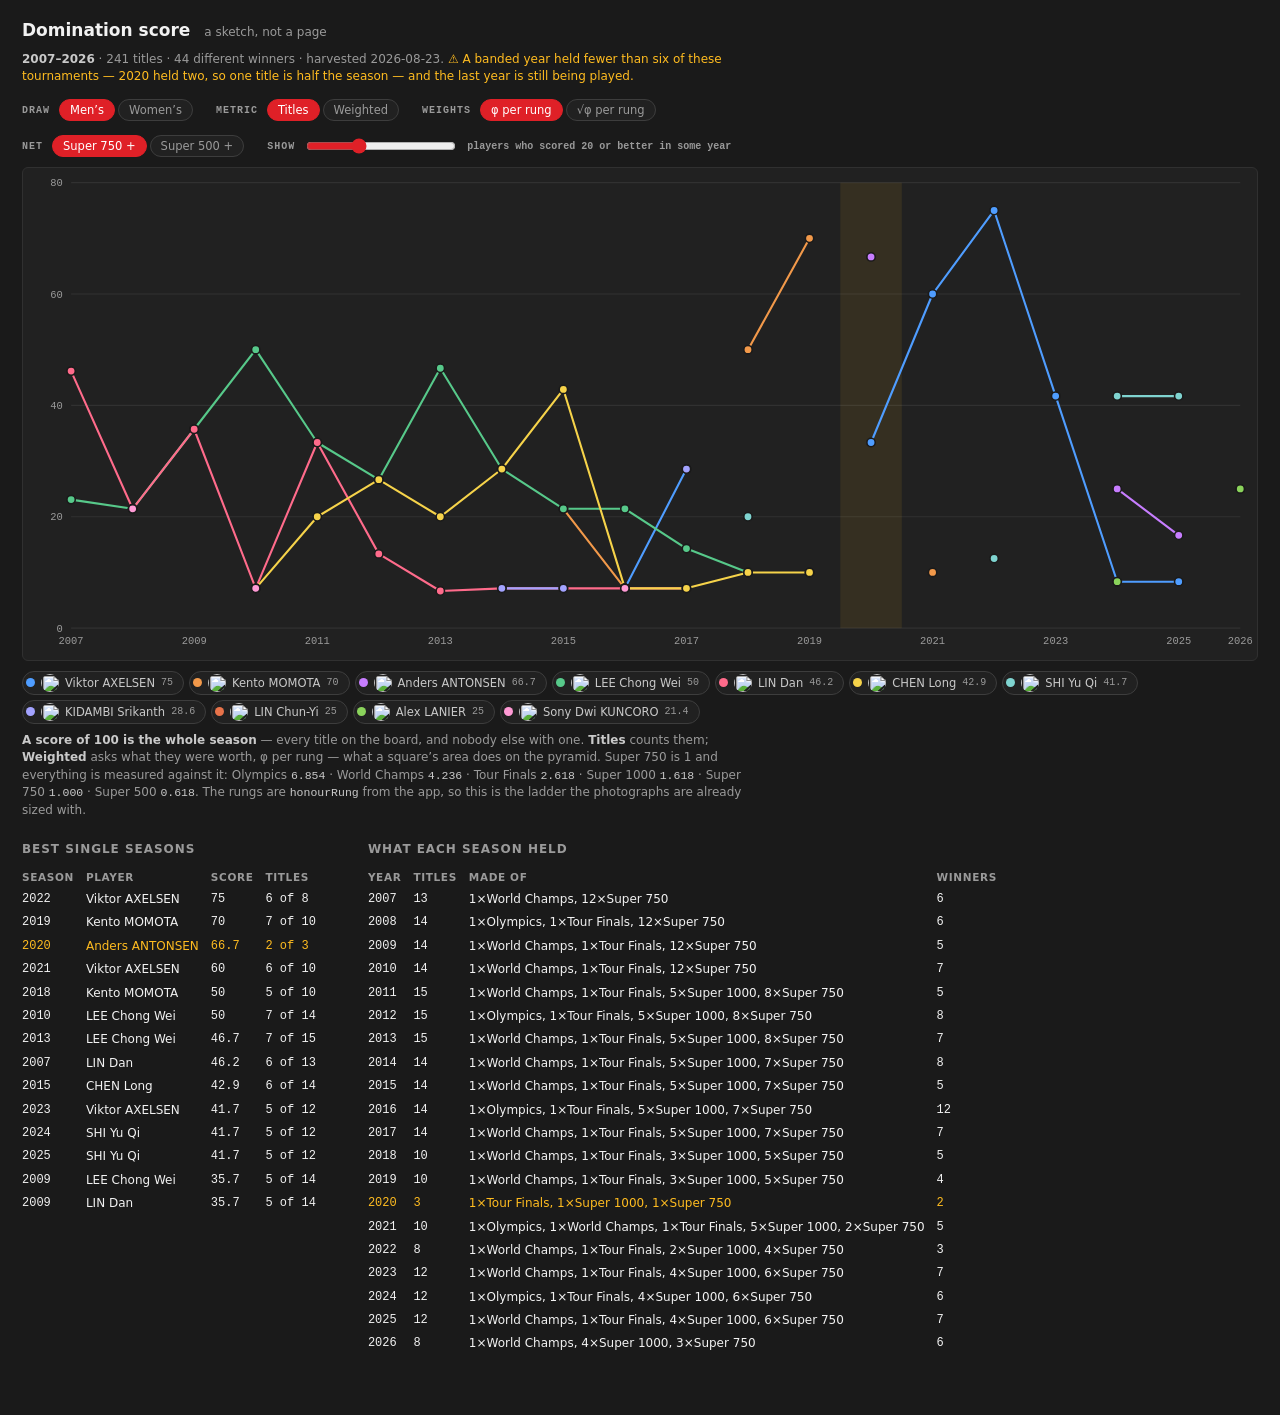
==== tools/share.html @ 2c50601c "A domination score, sketched in a tool nothing links to `tools/share.html`, and it is a sketch on pu" ====
<!doctype html>
<html lang="en">
<head>
<meta charset="utf-8">
<meta name="viewport" content="width=device-width, initial-scale=1">
<title>Domination score — a sketch</title>

<!--
  A DUMMY TOOL. Not linked from the site and not styled like it beyond the
  palette; it exists to answer one question before anything is built for real:

    what does "how much of a season did somebody win" actually look like?

  Answered as a **domination score out of 100**. 100 is the whole season: every
  title on the board, nobody else got one. Two readings of it:

    titles     titles won / titles there were
    weighted   the same, with every title worth phi^(rungs above Super 750)

  It is a percentage underneath and deliberately not called one. "75% of 2022"
  invites the question "per cent of what?" every time it is read; a score out of
  100 carries its own scale, and the count it is made of is on the hover.

  The weights come from the *same ladder the photographs are sized with*
  (`honourRung` in model.js), so a Super 1000 is worth phi times a Super 750,
  and the Olympics phi^4 of one — 6.85 Super 750s. The pyramid sizes a square by
  area and area is what goes up by phi a rung, so that is the default; the
  square-root basis, which is what the *side* of a square does, is offered
  beside it because it is the other defensible reading.

  Nothing here is imported by the app. It imports FROM the app — `model.js` for
  the ladder and for `winnersSeasons`, which is what moves a season-ending
  Finals back into the season it concludes — so the numbers cannot drift from
  the board they are meant to describe.

  Run it:  node serve.mjs   then open  http://localhost:8090/tools/share.html
  (It fetches ../data/*.json, so file:// will not work.)
-->

<style>
  :root {
    color-scheme: dark;
    --font: Roboto, "Segoe UI", system-ui, -apple-system, sans-serif;
    --mono: "Roboto Mono", ui-monospace, Consolas, monospace;
    --bg: #1a1a1a; --surface: #262626; --surface-2: #2f2f2f; --surface-sunk: #212121;
    --text: #f2f2f2; --text-dim: #c9c9c9; --text-muted: #9a9a9a;
    --border: #3d3d3d; --border-soft: #303030;
    --accent: #df2027; --accent-fg: #fff; --accent-text: #ff5f64;
    --warn: #ffbc20;
  }
  * { box-sizing: border-box; }
  body {
    margin: 0; padding: 18px 22px 60px;
    background: var(--bg); color: var(--text);
    font: 400 13px/1.45 var(--font);
  }
  h1 { font-size: 17px; margin: 0 0 2px; }
  h1 small { font: 400 12px var(--font); color: var(--text-muted); margin-left: 8px; }
  h2 { font-size: 12px; letter-spacing: .08em; text-transform: uppercase;
       color: var(--text-muted); margin: 22px 0 8px; font-weight: 600; }

  .bar { display: flex; align-items: center; gap: 9px; flex-wrap: wrap; margin: 14px 0 4px; }
  .lbl { font: 600 10px var(--mono); letter-spacing: .1em; text-transform: uppercase;
         color: var(--text-muted); }
  .seg { display: flex; gap: 3px; }
  button.opt {
    font: 400 11.5px var(--font); padding: 3px 10px; border-radius: 999px; cursor: pointer;
    border: 1px solid var(--border); background: var(--surface-sunk); color: var(--text-muted);
    transition: background .12s, color .12s, border-color .12s;
  }
  button.opt:hover { border-color: var(--text-muted); color: var(--text-dim); }
  button.opt.on { background: var(--accent); border-color: var(--accent); color: var(--accent-fg); }
  button.opt:disabled { opacity: .4; cursor: not-allowed; }
  input[type=range] { accent-color: var(--accent); width: 150px; vertical-align: middle; }

  .note { color: var(--text-muted); font-size: 12px; max-width: 96ch; margin: 8px 0 0; }
  .note b { color: var(--text-dim); }
  .warnline { color: var(--warn); }

  .chartwrap { position: relative; margin-top: 10px; }
  svg { display: block; width: 100%; height: auto; background: var(--surface-sunk);
        border: 1px solid var(--border-soft); border-radius: 6px; }
  .grid line { stroke: rgba(255,255,255,.07); }
  .axis text { fill: var(--text-muted); font: 400 10px var(--mono); }
  .lane { fill: rgba(255,255,255,.028); }
  .thin { fill: rgba(255,188,32,.09); }
  path.series { fill: none; stroke-width: 2; stroke-linejoin: round; stroke-linecap: round; }
  circle.pt { stroke: var(--bg); stroke-width: 1.5; }
  .dim { opacity: .13; }
  .hit { fill: transparent; cursor: pointer; }

  #tip {
    position: absolute; pointer-events: none; z-index: 5; min-width: 190px; max-width: 300px;
    background: #101010ee; border: 1px solid var(--border); border-radius: 6px;
    padding: 8px 10px; font-size: 12px; box-shadow: 0 6px 22px #0009;
  }
  #tip[hidden] { display: none; }
  #tip .who { display: flex; align-items: center; gap: 7px; font-weight: 700; margin-bottom: 4px; }
  #tip img { width: 26px; height: 26px; border-radius: 50%; object-fit: cover; }
  #tip .big { font: 700 16px var(--mono); }
  #tip ul { margin: 5px 0 0; padding-left: 15px; color: var(--text-dim); }
  #tip li { font-size: 11.5px; }
  #tip .k { color: var(--text-muted); }

  .legend { display: flex; flex-wrap: wrap; gap: 5px; margin-top: 10px; }
  .lg {
    display: inline-flex; align-items: center; gap: 6px; cursor: pointer;
    border: 1px solid var(--border); background: var(--surface-sunk);
    border-radius: 999px; padding: 2px 10px 2px 3px; font-size: 11.5px; color: var(--text-dim);
  }
  .lg img { width: 18px; height: 18px; border-radius: 50%; object-fit: cover; }
  .lg i { width: 9px; height: 9px; border-radius: 50%; display: inline-block; }
  .lg.off { opacity: .35; }
  .lg .pk { font: 400 10px var(--mono); color: var(--text-muted); }

  table { border-collapse: collapse; font-size: 12px; margin-top: 6px; }
  th, td { padding: 3px 12px 3px 0; text-align: left; white-space: nowrap; }
  th { color: var(--text-muted); font-weight: 600; font-size: 10.5px;
       letter-spacing: .06em; text-transform: uppercase; }
  td.n { font-family: var(--mono); }
  tr.thin td { color: var(--warn); }
  .cols { display: flex; gap: 40px; flex-wrap: wrap; align-items: flex-start; }
  code { font-family: var(--mono); font-size: 11.5px; color: var(--text-dim); }
</style>
</head>
<body>

<h1>Domination score <small>a sketch, not a page</small></h1>
<p class="note" id="sub">Loading…</p>

<div class="bar">
  <span class="lbl">Draw</span>
  <span class="seg" id="kindSeg"></span>
  <span class="lbl" style="margin-left:14px">Metric</span>
  <span class="seg" id="metricSeg"></span>
  <span class="lbl" style="margin-left:14px">Weights</span>
  <span class="seg" id="basisSeg"></span>
</div>
<div class="bar">
  <span class="lbl">Net</span>
  <span class="seg" id="netSeg"></span>
  <span class="lbl" style="margin-left:14px">Show</span>
  <input type="range" id="floor" min="0" max="60" step="5" value="20">
  <span id="floorTxt" class="lbl" style="text-transform:none;letter-spacing:0"></span>
</div>

<div class="chartwrap">
  <svg id="chart" viewBox="0 0 1180 470" preserveAspectRatio="xMidYMid meet"></svg>
  <div id="tip" hidden></div>
</div>
<div class="legend" id="legend"></div>

<p class="note" id="weightNote"></p>

<div class="cols">
  <div>
    <h2>Best single seasons</h2>
    <table id="best"></table>
  </div>
  <div>
    <h2>What each season held</h2>
    <table id="years"></table>
  </div>
</div>

<script type="module">
import { winnersSeasons, honourRung, PHI } from '../model.js';
import { REIGN_COLOURS } from '../poster.js';

/* ⚠️ The band's eight hues, then six more. Eight is right for the era bands —
   two bars of one colour are far apart in time there — but a line chart puts a
   dozen series on top of each other, and at eight LEE Chong Wei and Kunlavut
   VITIDSARN came out the same green. Extended here rather than in `poster.js`,
   because the extra hues are only right for this chart. */
const PALETTE = REIGN_COLOURS.concat([
  '#e8734a', '#8ad35b', '#ff9ad5', '#5bc0de', '#d4b483', '#b98cff',
]);

/* ---------- the ladder ---------- */

/* Super 750 is 1. Everything else is measured against it, because it is the
   bottom of the board — the lowest tier the whole top of the game enters. */
const BASE_RUNG = honourRung(24);

/* ⚠️ Two defensible readings of "golden ratio weighting", and they are not the
   same number. The photographs step by sqrt(phi) on the *side*, which makes the
   *area* step by phi. Area is what the eye actually compares on the pyramid, so
   phi-per-rung is the default and sqrt(phi)-per-rung is offered beside it. */
const BASIS = {
  area: { label: 'φ per rung', step: PHI,
    why: 'what a square’s area does on the pyramid' },
  side: { label: '√φ per rung', step: Math.sqrt(PHI),
    why: 'what a square’s side does — a flatter ladder' },
};

const weightOf = (tier, basis) =>
  Math.pow(BASIS[basis].step, BASE_RUNG - honourRung(tier));

const TIER_NAME = { OLY: 'Olympics', 20: 'World Champs', 22: 'Tour Finals',
  23: 'Super 1000', 24: 'Super 750', 25: 'Super 500' };

/* ---------- state ---------- */

const view = { kind: 'MS', metric: 'share', basis: 'area', net: 'core', floor: 20 };
const files = {};           // 'MS' -> base file, 'MS+500' -> the wider net
const only = new Set();     // legend pins; empty means "everybody who clears the floor"

const $ = id => document.getElementById(id);
/* Out of 100, and never printed with a % sign — see the note at the top. */
const score = x => (x * 100).toFixed(x >= 0.995 ? 0 : 1).replace(/\.0$/, '');

/* ---------- loading ---------- */

async function grab(url) {
  const r = await fetch(url);
  if (!r.ok) throw new Error(url + ' → ' + r.status);
  return r.json();
}

async function load(kind) {
  if (!files[kind]) files[kind] = await grab(`../data/winners-${kind}.json`);
  if (files[kind + '+500'] === undefined) {
    /* The wider net is harvested separately and may simply not be there —
       `--tier 25` is an extra run. Absent is a state, not a failure. */
    try { files[kind + '+500'] = await grab(`../data/winners-${kind}-s25.json`); }
    catch { files[kind + '+500'] = null; }
  }
  return files[kind];
}

/** The base file, with the Super 500 seasons folded in when the net is wide. */
function merged() {
  const base = files[view.kind];
  const extra = files[view.kind + '+500'];
  if (view.net === 'core' || !extra) return base;
  const seasons = {};
  for (const [y, list] of Object.entries(base.seasons)) seasons[y] = list.slice();
  for (const [y, list] of Object.entries(extra.seasons)) {
    seasons[y] = (seasons[y] || []).concat(list);
  }
  return { ...base, players: { ...extra.players, ...base.players }, seasons };
}

/* ---------- the numbers ---------- */

/**
 * Every player's season-by-season share of what was on offer.
 *
 * ⚠️ A player has a point only in the years they won something. There is no
 * third column in this data saying who *entered*, so "0% in 2013" and "not on
 * the tour in 2013" cannot be told apart — and a line drawn along zero would be
 * claiming the first when it only knows the second. Runs break at any gap, so
 * two dots four years apart stay two dots.
 */
function build() {
  const file = merged();
  const { years, byYear } = winnersSeasons(file);
  const basis = view.basis;

  const seasons = years.map(year => {
    const list = byYear.get(year) || [];
    const total = list.length;
    const mass = list.reduce((n, t) => n + weightOf(t.tier, basis), 0);
    const by = new Map();
    for (const t of list) {
      const cur = by.get(t.w) || { n: 0, w: 0, titles: [] };
      cur.n += 1;
      cur.w += weightOf(t.tier, basis);
      cur.titles.push(t);
      by.set(t.w, cur);
    }
    return { year, total, mass, by, tiers: list };
  });

  const people = new Map();
  for (const s of seasons) {
    for (const [id, got] of s.by) {
      if (!people.has(id)) people.set(id, { id, who: file.players[id] || { n: '#' + id }, pts: [] });
      people.get(id).pts.push({
        year: s.year,
        share: s.total ? got.n / s.total : 0,
        weighted: s.mass ? got.w / s.mass : 0,
        n: got.n, of: s.total, titles: got.titles,
      });
    }
  }

  const list = [...people.values()];
  for (const p of list) {
    p.peak = Math.max(...p.pts.map(pt => pt[view.metric]));
    /* ⚠️ Ranked on the **count** share whatever is being drawn, so a player does
       not change colour when the metric toggles. */
    p.rank = Math.max(...p.pts.map(pt => pt.share));
  }

  /* ⚠️ Coloured **strongest first**, not in the order careers open, which is how
     the era bands on the real page do it. Eight hues over forty-four players
     collide whatever the order; the bands get away with it because two bars of
     one colour are far apart in time, and a line chart does not — the first
     draft gave Viktor AXELSEN and Anders ANTONSEN the same teal and put three
     purples on top of each other. Handing the palette out by peak means the
     players anybody is looking at are always the eight distinct ones, and a
     repeat only happens down in the tail. */
  list.sort((a, b) => (b.rank - a.rank) || (a.id - b.id));
  list.forEach((p, i) => { p.colour = PALETTE[i % PALETTE.length]; });
  return { years, seasons, people: list };
}

/* ---------- the chart ---------- */

const PAD = { l: 46, r: 16, t: 14, b: 30 };
const W = 1180, H = 470;

function draw(model) {
  const { years, seasons, people } = model;
  const svg = $('chart');
  const floor = view.floor / 100;
  const shown = people.filter(p => p.peak >= floor && (!only.size || only.has(p.id)));

  const top = Math.min(1, Math.max(0.25,
    Math.ceil(Math.max(0.01, ...shown.map(p => p.peak)) * 10) / 10));
  const x = i => PAD.l + (W - PAD.l - PAD.r) * (years.length < 2 ? 0.5 : i / (years.length - 1));
  const y = v => H - PAD.b - (H - PAD.t - PAD.b) * (v / top);
  const at = year => x(years.indexOf(year));

  const out = [];

  /* A season with almost nothing in it is not a season anybody dominated: 2020
     held two of these tournaments, so one title is 50% of the year. Banded
     rather than dropped — the hole is the story. */
  const thin = seasons.filter(s => s.total > 0 && s.total < 6);
  for (const s of thin) {
    const i = years.indexOf(s.year);
    const half = (W - PAD.l - PAD.r) / Math.max(1, years.length - 1) / 2;
    out.push(`<rect class="thin" x="${x(i) - half}" y="${PAD.t}" width="${half * 2}"`
      + ` height="${H - PAD.t - PAD.b}"></rect>`);
  }

  out.push('<g class="grid">');
  const step = top > 0.6 ? 0.2 : top > 0.3 ? 0.1 : 0.05;
  for (let v = 0; v <= top + 1e-9; v += step) {
    out.push(`<line x1="${PAD.l}" x2="${W - PAD.r}" y1="${y(v)}" y2="${y(v)}"></line>`);
  }
  out.push('</g><g class="axis">');
  for (let v = 0; v <= top + 1e-9; v += step) {
    out.push(`<text x="${PAD.l - 8}" y="${y(v) + 3.5}" text-anchor="end">${Math.round(v * 100)}</text>`);
  }
  years.forEach((yr, i) => {
    if (years.length > 14 && i % 2 && i !== years.length - 1) return;
    out.push(`<text x="${x(i)}" y="${H - PAD.b + 15}" text-anchor="middle">${yr}</text>`);
  });
  out.push('</g>');

  /* Lines first, then every marker on top of every line, so a dot is never
     buried under somebody else's segment. */
  for (const p of shown) {
    const runs = [];
    for (const pt of p.pts) {
      const last = runs[runs.length - 1];
      if (last && pt.year === last[last.length - 1].year + 1) last.push(pt);
      else runs.push([pt]);
    }
    for (const run of runs) {
      if (run.length < 2) continue;
      const d = run.map((pt, i) => (i ? 'L' : 'M') + at(pt.year) + ' ' + y(pt[view.metric])).join(' ');
      out.push(`<path class="series" data-id="${p.id}" stroke="${p.colour}" d="${d}"></path>`);
    }
  }
  for (const p of shown) {
    for (const pt of p.pts) {
      out.push(`<circle class="pt" data-id="${p.id}" data-year="${pt.year}"`
        + ` cx="${at(pt.year)}" cy="${y(pt[view.metric])}" r="4" fill="${p.colour}"></circle>`);
    }
  }
  /* A fatter invisible target, because a 4px dot is a hard thing to hover. */
  for (const p of shown) {
    for (const pt of p.pts) {
      out.push(`<circle class="hit" data-id="${p.id}" data-year="${pt.year}"`
        + ` cx="${at(pt.year)}" cy="${y(pt[view.metric])}" r="11"></circle>`);
    }
  }

  svg.innerHTML = out.join('');
  return shown;
}

/* ---------- the rest of the page ---------- */

function renderLegend(model, shown) {
  const ids = new Set(shown.map(p => p.id));
  $('legend').innerHTML = model.people
    .filter(p => p.peak >= view.floor / 100 || only.has(p.id))
    .sort((a, b) => b.peak - a.peak)
    .map(p => `<span class="lg${ids.has(p.id) ? '' : ' off'}" data-id="${p.id}">`
      + `<i style="background:${p.colour}"></i>`
      + (p.who.a ? `<img src="${p.who.a}" alt="">` : '')
      + `${p.who.n}<span class="pk">${score(p.peak)}</span></span>`).join('');
}

function renderTables(model) {
  const rows = [];
  for (const p of model.people) {
    for (const pt of p.pts) rows.push({ p, pt });
  }
  rows.sort((a, b) => b.pt[view.metric] - a.pt[view.metric]);
  $('best').innerHTML = '<tr><th>Season</th><th>Player</th><th>Score</th><th>Titles</th></tr>'
    + rows.slice(0, 14).map(r =>
      `<tr class="${r.pt.of < 6 ? 'thin' : ''}"><td class="n">${r.pt.year}</td>`
      + `<td>${r.p.who.n}</td>`
      + `<td class="n">${score(r.pt[view.metric])}</td>`
      + `<td class="n">${r.pt.n} of ${r.pt.of}</td></tr>`).join('');

  $('years').innerHTML = '<tr><th>Year</th><th>Titles</th><th>Made of</th><th>Winners</th></tr>'
    + model.seasons.map(s => {
      const by = {};
      for (const t of s.tiers) by[t.tier] = (by[t.tier] || 0) + 1;
      const made = Object.entries(by)
        .sort((a, b) => honourRung(a[0]) - honourRung(b[0]))
        .map(([t, n]) => `${n}×${TIER_NAME[t] || t}`).join(', ');
      return `<tr class="${s.total > 0 && s.total < 6 ? 'thin' : ''}">`
        + `<td class="n">${s.year}</td><td class="n">${s.total}</td>`
        + `<td>${made || '—'}</td><td class="n">${s.by.size}</td></tr>`;
    }).join('');
}

function renderWeights() {
  const b = BASIS[view.basis];
  const line = ['OLY', 20, 22, 23, 24, 25]
    .map(t => `${TIER_NAME[t]} <code>${weightOf(t, view.basis).toFixed(3)}</code>`)
    .join(' · ');
  $('weightNote').innerHTML =
    `<b>A score of 100 is the whole season</b> — every title on the board, and `
    + `nobody else with one. <b>Titles</b> counts them; <b>Weighted</b> asks what `
    + `they were worth, ${b.label} — ${b.why}. Super 750 is 1 and everything is measured `
    + `against it: ${line}. The rungs are <code>honourRung</code> from the app, `
    + `so this is the ladder the photographs are already sized with.`;
}

function renderControls() {
  const seg = (id, opts, key) => {
    $(id).innerHTML = opts.map(([val, label, dis]) =>
      `<button type="button" class="opt${view[key] === val ? ' on' : ''}"`
      + `${dis ? ' disabled' : ''} data-val="${val}">${label}</button>`).join('');
    $(id).onclick = e => {
      const b = e.target.closest('button');
      if (!b || b.disabled) return;
      view[key] = b.dataset.val;
      only.clear();
      go();
    };
  };
  seg('kindSeg', [['MS', 'Men’s'], ['WS', 'Women’s']], 'kind');
  seg('metricSeg', [['share', 'Titles'], ['weighted', 'Weighted']], 'metric');
  seg('basisSeg', Object.entries(BASIS).map(([k, v]) => [k, v.label]), 'basis');
  const has500 = !!files[view.kind + '+500'];
  seg('netSeg', [
    ['core', 'Super 750 +'],
    ['wide', 'Super 500 +', !has500],
  ], 'net');
  $('floorTxt').textContent = view.floor
    ? `players who scored ${view.floor} or better in some year`
    : 'everybody';
}

/* ---------- wiring ---------- */

let current = null;

function go() {
  renderControls();
  renderWeights();
  const model = current = build();
  const shown = draw(model);
  renderLegend(model, shown);
  renderTables(model);

  const file = merged();
  const n = model.seasons.reduce((a, s) => a + s.total, 0);
  const wide = view.net === 'wide' && files[view.kind + '+500'];
  $('sub').innerHTML =
    `<b>${model.years[0]}–${model.years[model.years.length - 1]}</b> · `
    + `${n} titles · ${model.people.length} different winners · `
    + `harvested ${file.generated}. `
    + (wide ? '<span class="warnline">⚠️ The wider net only widens 2018 onwards — '
        + 'nothing landed on Super 500 before the World Tour, so the earlier '
        + 'seasons are unchanged and the two halves are no longer like for like.</span> '
      : '')
    + '<span class="warnline">⚠️ A banded year held fewer than six of these '
    + 'tournaments — 2020 held two, so one title is half the season — and the '
    + 'last year is still being played.</span>';
}

$('floor').oninput = e => { view.floor = Number(e.target.value); only.clear(); go(); };

$('legend').onclick = e => {
  const lg = e.target.closest('.lg');
  if (!lg) return;
  const id = Number(lg.dataset.id);
  if (only.has(id)) only.delete(id); else only.add(id);
  go();
};

/* Hovering a marker names the player and lists what they actually won, because
   the whole question this sketch is asking is whether a percentage is a fair
   summary of a season — and you cannot tell without seeing the titles. */
const tip = $('tip');
$('chart').addEventListener('mousemove', e => {
  const hit = e.target.closest('circle.hit, circle.pt');
  if (!hit || !current) { tip.hidden = true; unhighlight(); return; }
  const id = Number(hit.dataset.id);
  const year = Number(hit.dataset.year);
  const p = current.people.find(q => q.id === id);
  const pt = p && p.pts.find(q => q.year === year);
  if (!pt) { tip.hidden = true; return; }
  const s = current.seasons.find(q => q.year === year);
  tip.innerHTML =
    `<div class="who">${p.who.a ? `<img src="${p.who.a}" alt="">` : ''}`
    + `<span>${p.who.n}</span></div>`
    + `<div><span class="big">${score(pt[view.metric])}</span>`
    + `<span class="k"> / 100 in ${year}</span></div>`
    + `<div class="k">${pt.n} of ${pt.of} titles`
    + (view.metric === 'weighted'
      ? ` · ${(pt.weighted * s.mass).toFixed(2)} of ${s.mass.toFixed(2)} by weight` : '')
    + `</div><ul>${pt.titles
      .sort((a, b) => honourRung(a.tier) - honourRung(b.tier))
      .map(t => `<li>${t.name.trim()} <span class="k">${TIER_NAME[t.tier] || t.tier}</span></li>`)
      .join('')}</ul>`;
  tip.hidden = false;
  const box = $('chart').getBoundingClientRect();
  const left = e.clientX - box.left + 16;
  tip.style.left = Math.min(left, box.width - tip.offsetWidth - 8) + 'px';
  tip.style.top = Math.max(4, e.clientY - box.top - 20) + 'px';
  highlight(id);
});
$('chart').addEventListener('mouseleave', () => { tip.hidden = true; unhighlight(); });

function highlight(id) {
  for (const el of $('chart').querySelectorAll('path.series, circle.pt')) {
    el.classList.toggle('dim', Number(el.dataset.id) !== id);
  }
}
function unhighlight() {
  for (const el of $('chart').querySelectorAll('.dim')) el.classList.remove('dim');
}

try {
  await load('MS');
  go();
  /* The other draw in the background, so the toggle is instant when it is used
     and the page is not held up by it when it is not. */
  load('WS').then(renderControls);
} catch (err) {
  $('sub').innerHTML = `<span class="warnline">${err.message}</span> — this tool fetches `
    + `<code>../data/*.json</code>, so it needs the dev server: <code>node serve.mjs</code>, `
    + `then open <code>http://localhost:8090/tools/share.html</code>.`;
}
</script>
</body>
</html>
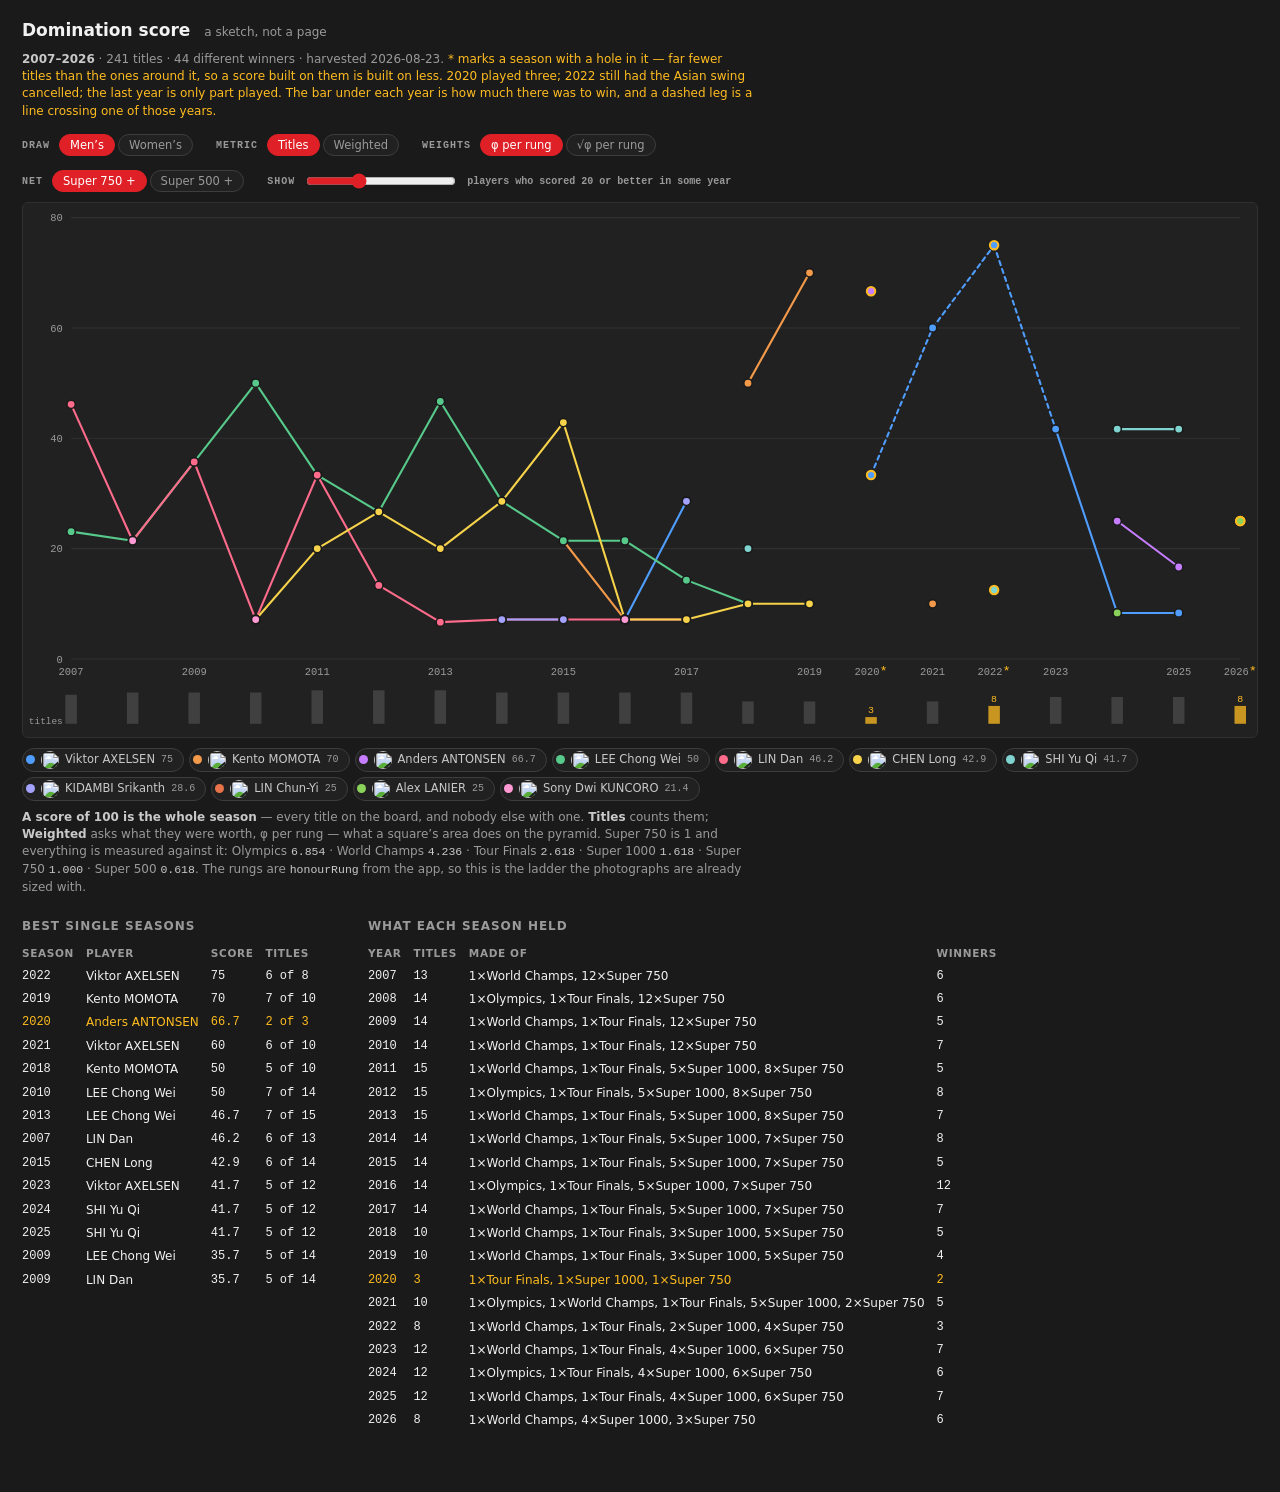
==== commit 5cc9a048: "Say what a season was made of, rather than shading the ones that were short The amber band behind 20" ====
--- a/tools/share.html
+++ b/tools/share.html
@@ -83,7 +83,15 @@
   .grid line { stroke: rgba(255,255,255,.07); }
   .axis text { fill: var(--text-muted); font: 400 10px var(--mono); }
   .lane { fill: rgba(255,255,255,.028); }
-  .thin { fill: rgba(255,188,32,.09); }
+  /* The footnote mark, and everything wearing it. Amber, and the same ⁕ the
+     pyramid puts beside a displaced year — one mark to learn, not two. */
+  .axis .ast { fill: var(--warn); font-size: 13px; }
+  .strip .sz { fill: rgba(255,255,255,.14); }
+  .strip .sz.is-thin { fill: var(--warn); opacity: .75; }
+  .strip .szn { fill: var(--warn); font: 400 9.5px var(--mono); }
+  .strip .szlbl { fill: var(--text-muted); font: 400 9px var(--mono); }
+  path.series.over-hole { stroke-dasharray: 4 4; }
+  circle.pt.on-hole { stroke: var(--warn); stroke-width: 2; }
   path.series { fill: none; stroke-width: 2; stroke-linejoin: round; stroke-linecap: round; }
   circle.pt { stroke: var(--bg); stroke-width: 1.5; }
   .dim { opacity: .13; }
@@ -145,7 +153,7 @@
 </div>
 
 <div class="chartwrap">
-  <svg id="chart" viewBox="0 0 1180 470" preserveAspectRatio="xMidYMid meet"></svg>
+  <svg id="chart" viewBox="0 0 1180 510" preserveAspectRatio="xMidYMid meet"></svg>
   <div id="tip" hidden></div>
 </div>
 <div class="legend" id="legend"></div>
@@ -308,8 +316,27 @@
 
 /* ---------- the chart ---------- */
 
-const PAD = { l: 46, r: 16, t: 14, b: 30 };
-const W = 1180, H = 470;
+/* `b` leaves room under the plot for the year labels *and* the strip that says
+   how big each season was — see `thinYears`. */
+const PAD = { l: 46, r: 16, t: 14, b: 74 };
+const W = 1180, H = 510;
+const STRIP = { top: H - 44, h: 32 };
+
+/* ⚠️ **A season with a hole in it, relative to the seasons around it.** Not a
+   fixed count: the calendar has been 15 titles and 8, and with the Super 500s
+   folded in it is 21, so "fewer than six" would mean different things in
+   different views. Two thirds of the median is the line, which catches 2020
+   (three titles played), 2022 (eight, the Asian swing still cancelled) and the
+   season currently being played. */
+function thinYears(seasons) {
+  const sizes = seasons.map(s => s.total).filter(n => n > 0).sort((a, b) => a - b);
+  if (!sizes.length) return { set: new Set(), median: 0, max: 0 };
+  const median = sizes[Math.floor(sizes.length / 2)];
+  return {
+    median, max: sizes[sizes.length - 1],
+    set: new Set(seasons.filter(s => s.total > 0 && s.total < median * 0.66).map(s => s.year)),
+  };
+}
 
 function draw(model) {
   const { years, seasons, people } = model;
@@ -325,16 +352,7 @@
 
   const out = [];
 
-  /* A season with almost nothing in it is not a season anybody dominated: 2020
-     held two of these tournaments, so one title is 50% of the year. Banded
-     rather than dropped — the hole is the story. */
-  const thin = seasons.filter(s => s.total > 0 && s.total < 6);
-  for (const s of thin) {
-    const i = years.indexOf(s.year);
-    const half = (W - PAD.l - PAD.r) / Math.max(1, years.length - 1) / 2;
-    out.push(`<rect class="thin" x="${x(i) - half}" y="${PAD.t}" width="${half * 2}"`
-      + ` height="${H - PAD.t - PAD.b}"></rect>`);
-  }
+  const thin = thinYears(seasons);
 
   out.push('<g class="grid">');
   const step = top > 0.6 ? 0.2 : top > 0.3 ? 0.1 : 0.05;
@@ -346,9 +364,51 @@
     out.push(`<text x="${PAD.l - 8}" y="${y(v) + 3.5}" text-anchor="end">${Math.round(v * 100)}</text>`);
   }
   years.forEach((yr, i) => {
-    if (years.length > 14 && i % 2 && i !== years.length - 1) return;
-    out.push(`<text x="${x(i)}" y="${H - PAD.b + 15}" text-anchor="middle">${yr}</text>`);
+    /* Every other year when the axis is crowded — except a year carrying the
+       footnote, which must keep its label or the mark has nothing to sit on.
+       2020 and 2022 both fell on the skipped alternate and the asterisk simply
+       was not drawn. */
+    const keep = i === years.length - 1 || thin.set.has(yr);
+    if (years.length > 14 && i % 2 && !keep) return;
+    /* A mark on the year and a line underneath saying what it is — the same
+       grammar the pyramid uses for a displaced title, so a reader who has learned
+       one footnote on this project has learned this one.
+
+       ⚠️ A plain **asterisk**, and not the pyramid's ⁕ (U+2055): that glyph has no
+       form in Roboto or in any of the fallbacks, so it renders as a small dot —
+       which is what it does on the Winners page too, where the note calls it an
+       asterisk and the page draws a dot. If this ever ships, the two should agree
+       on a character that actually exists. */
+    const mark = thin.set.has(yr) ? '<tspan class="ast">*</tspan>' : '';
+    out.push(`<text x="${x(i)}" y="${H - PAD.b + 15}" text-anchor="middle">${yr}${mark}</text>`);
   });
+  out.push('</g>');
+
+  /* ---- how much there was to win ----
+
+     ⚠️ The denominator, drawn. A score is a fraction and the numerator is the
+     only half the line shows; without this, 66.7 in 2020 and 66.7 in 2015 are
+     the same height on the page and one of them is two matches. Kept out of the
+     plot and under the axis, because it is a different quantity — behind the
+     lines it read as a second series. */
+  out.push('<g class="strip">');
+  const half = (W - PAD.l - PAD.r) / Math.max(1, years.length - 1) / 2;
+  /* Narrow, so a bar reads as a bar. At the width of its own height the tall
+     ones came out as squares and the strip stopped looking like a quantity. */
+  const bw = Math.max(3, Math.min(11, half * 0.7));
+  years.forEach((yr, i) => {
+    const s = seasons[i];
+    const h = thin.max ? (STRIP.h * s.total) / thin.max : 0;
+    out.push(`<rect class="sz${thin.set.has(yr) ? ' is-thin' : ''}"`
+      + ` x="${x(i) - bw / 2}" y="${STRIP.top + STRIP.h - h}"`
+      + ` width="${bw}" height="${Math.max(h, s.total ? 1 : 0)}"></rect>`);
+    if (thin.set.has(yr)) {
+      out.push(`<text class="szn" x="${x(i)}" y="${STRIP.top + STRIP.h - h - 4}"`
+        + ` text-anchor="middle">${s.total}</text>`);
+    }
+  });
+  out.push(`<text class="szlbl" x="${PAD.l - 8}" y="${STRIP.top + STRIP.h}"`
+    + ` text-anchor="end">titles</text>`);
   out.push('</g>');
 
   /* Lines first, then every marker on top of every line, so a dot is never
@@ -360,15 +420,24 @@
       if (last && pt.year === last[last.length - 1].year + 1) last.push(pt);
       else runs.push([pt]);
     }
+    /* ⚠️ Segment by segment rather than one polyline per run, so a leg that
+       touches a short season can be **dashed**: a solid line across 2020 asserts
+       a trend through a year that was barely played. Straight legs, so nothing
+       is lost by drawing them separately. */
     for (const run of runs) {
-      if (run.length < 2) continue;
-      const d = run.map((pt, i) => (i ? 'L' : 'M') + at(pt.year) + ' ' + y(pt[view.metric])).join(' ');
-      out.push(`<path class="series" data-id="${p.id}" stroke="${p.colour}" d="${d}"></path>`);
+      for (let i = 1; i < run.length; i++) {
+        const a = run[i - 1], b = run[i];
+        const holed = thin.set.has(a.year) || thin.set.has(b.year);
+        out.push(`<path class="series${holed ? ' over-hole' : ''}" data-id="${p.id}"`
+          + ` stroke="${p.colour}" d="M${at(a.year)} ${y(a[view.metric])}`
+          + ` L${at(b.year)} ${y(b[view.metric])}"></path>`);
+      }
     }
   }
   for (const p of shown) {
     for (const pt of p.pts) {
-      out.push(`<circle class="pt" data-id="${p.id}" data-year="${pt.year}"`
+      out.push(`<circle class="pt${thin.set.has(pt.year) ? ' on-hole' : ''}"`
+        + ` data-id="${p.id}" data-year="${pt.year}"`
         + ` cx="${at(pt.year)}" cy="${y(pt[view.metric])}" r="4" fill="${p.colour}"></circle>`);
     }
   }
@@ -485,9 +554,11 @@
         + 'nothing landed on Super 500 before the World Tour, so the earlier '
         + 'seasons are unchanged and the two halves are no longer like for like.</span> '
       : '')
-    + '<span class="warnline">⚠️ A banded year held fewer than six of these '
-    + 'tournaments — 2020 held two, so one title is half the season — and the '
-    + 'last year is still being played.</span>';
+    + '<span class="warnline">* marks a season with a hole in it — far fewer '
+    + 'titles than the ones around it, so a score built on them is built on less. '
+    + '2020 played three; 2022 still had the Asian swing cancelled; the last year '
+    + 'is only part played. The bar under each year is how much there was to win, '
+    + 'and a dashed leg is a line crossing one of those years.</span>';
 }
 
 $('floor').oninput = e => { view.floor = Number(e.target.value); only.clear(); go(); };
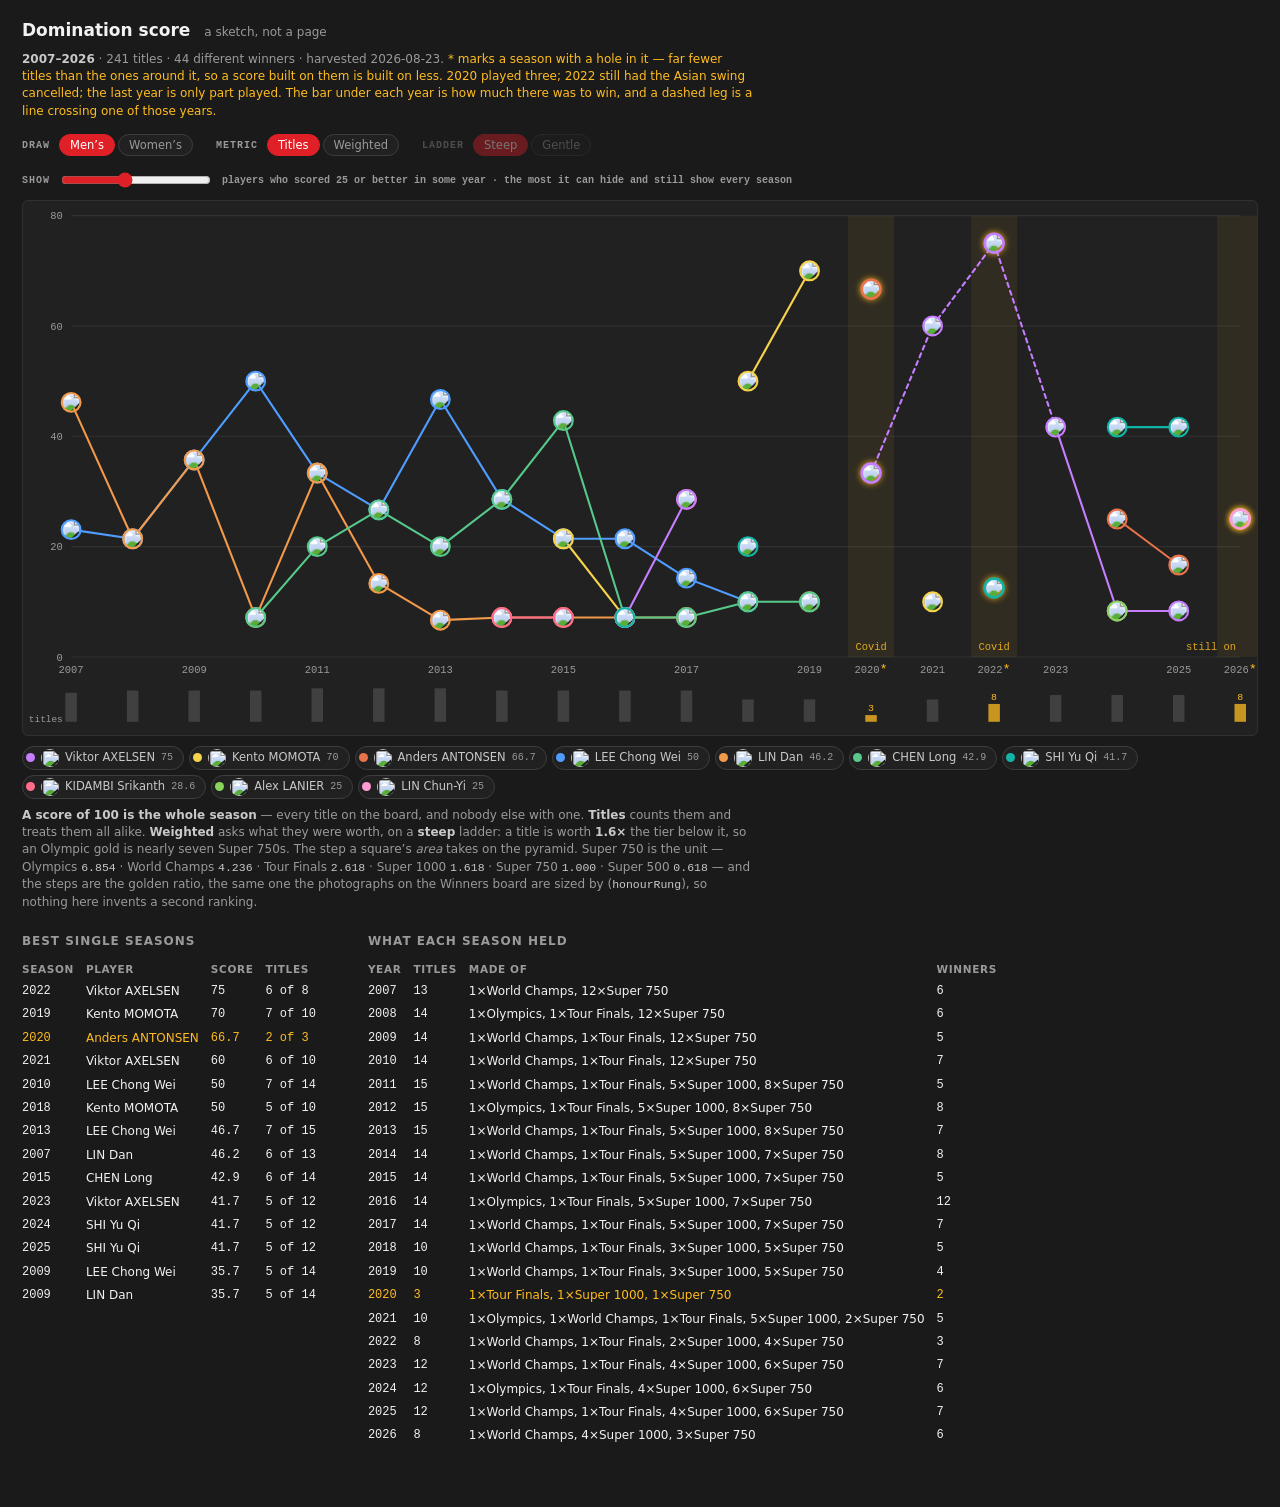
==== commit c896b349: "Faces on the line, a reason on the hole, and the Super 500s dropped Six notes, and the last one dele" ====
--- a/tools/share.html
+++ b/tools/share.html
@@ -32,6 +32,15 @@
   the ladder and for `winnersSeasons`, which is what moves a season-ending
   Finals back into the season it concludes — so the numbers cannot drift from
   the board they are meant to describe.
+
+  ⚠️ There was a Super 500 toggle here and it is gone. `harvest-winners.mjs
+  --tier 25` still collects those winners if anybody wants to try again, but the
+  answer was no on both sides: **nothing lands on Super 500 before 2018** — four
+  old tiers became five and that is the one nothing maps to — so it left
+  2007–17 untouched at 13–15 titles a season while taking 2023–25 from 12 to 21,
+  and every early season was then scored against a smaller field than every late
+  one. After 2018 it changed the ranking of the top seasons hardly at all, so it
+  cost comparability and bought nothing.
 
   Run it:  node serve.mjs   then open  http://localhost:8090/tools/share.html
   (It fetches ../data/*.json, so file:// will not work.)
@@ -91,9 +100,14 @@
   .strip .szn { fill: var(--warn); font: 400 9.5px var(--mono); }
   .strip .szlbl { fill: var(--text-muted); font: 400 9px var(--mono); }
   path.series.over-hole { stroke-dasharray: 4 4; }
-  circle.pt.on-hole { stroke: var(--warn); stroke-width: 2; }
+  .strip .sz.is-thin { fill: var(--warn); opacity: .75; }
+  .hole { fill: rgba(255,188,32,.07); }
+  .why { fill: var(--warn); font: 400 10px var(--mono); opacity: .85; }
+  .pt .ring { stroke-width: 2; }
+  .pt.on-hole .ring { stroke-width: 2.5; }
+  .pt.on-hole { filter: drop-shadow(0 0 3px rgba(255,188,32,.9)); }
   path.series { fill: none; stroke-width: 2; stroke-linejoin: round; stroke-linecap: round; }
-  circle.pt { stroke: var(--bg); stroke-width: 1.5; }
+  .pt image { pointer-events: none; }
   .dim { opacity: .13; }
   .hit { fill: transparent; cursor: pointer; }
 
@@ -141,13 +155,11 @@
   <span class="seg" id="kindSeg"></span>
   <span class="lbl" style="margin-left:14px">Metric</span>
   <span class="seg" id="metricSeg"></span>
-  <span class="lbl" style="margin-left:14px">Weights</span>
+  <span class="lbl" style="margin-left:14px" id="basisLbl">Ladder</span>
   <span class="seg" id="basisSeg"></span>
 </div>
 <div class="bar">
-  <span class="lbl">Net</span>
-  <span class="seg" id="netSeg"></span>
-  <span class="lbl" style="margin-left:14px">Show</span>
+  <span class="lbl">Show</span>
   <input type="range" id="floor" min="0" max="60" step="5" value="20">
   <span id="floorTxt" class="lbl" style="text-transform:none;letter-spacing:0"></span>
 </div>
@@ -173,16 +185,35 @@
 
 <script type="module">
 import { winnersSeasons, honourRung, PHI } from '../model.js';
-import { REIGN_COLOURS } from '../poster.js';
-
-/* ⚠️ The band's eight hues, then six more. Eight is right for the era bands —
-   two bars of one colour are far apart in time there — but a line chart puts a
-   dozen series on top of each other, and at eight LEE Chong Wei and Kunlavut
-   VITIDSARN came out the same green. Extended here rather than in `poster.js`,
-   because the extra hues are only right for this chart. */
-const PALETTE = REIGN_COLOURS.concat([
-  '#e8734a', '#8ad35b', '#ff9ad5', '#5bc0de', '#d4b483', '#b98cff',
-]);
+
+/* The era band's idea — one colour per career, handed out in the order careers
+ * open, so a repeat only happens with many years between — with two changes the
+ * bands do not need.
+ *
+ * ⚠️ **Adjacent entries have to be unconfusable**, because the players who open
+ * in neighbouring seasons are the ones drawn on top of each other here.
+ * `REIGN_COLOURS` holds `#4f9dff` and `#a3a3ff`, two blues, which is fine for
+ * bars lying in different parts of the page and not fine on a line chart: it put
+ * Viktor AXELSEN and KIDAMBI Srikanth in near-identical blue a season apart. The
+ * order below walks the colour wheel rather than the band's palette.
+ *
+ * ⚠️ And twelve rather than eight, because a chart shows a dozen careers at once
+ * where a band shows one per lane. Kept here and not in `poster.js`: the extra
+ * hues are only right for this. */
+const PALETTE = [
+  '#4f9dff', // blue
+  '#f2994a', // orange
+  '#57c98a', // green
+  '#ff6b8b', // pink
+  '#f6d34a', // yellow
+  '#c77dff', // purple
+  '#12b5a5', // teal
+  '#e8734a', // rust
+  '#8ad35b', // lime
+  '#ff9ad5', // rose
+  '#d4b483', // sand
+  '#7fd4d0', // ice
+];
 
 /* ---------- the ladder ---------- */
 
@@ -195,10 +226,22 @@
    *area* step by phi. Area is what the eye actually compares on the pyramid, so
    phi-per-rung is the default and sqrt(phi)-per-rung is offered beside it. */
 const BASIS = {
-  area: { label: 'φ per rung', step: PHI,
-    why: 'what a square’s area does on the pyramid' },
-  side: { label: '√φ per rung', step: Math.sqrt(PHI),
-    why: 'what a square’s side does — a flatter ladder' },
+  area: {
+    label: 'Steep', step: PHI,
+    /* ⚠️ Named by what it *does*, not by the constant behind it. The buttons
+       said "φ per rung" and "√φ per rung", which is precise and unreadable: a
+       reader who does not already know what φ is cannot guess which button is
+       the bigger one, and a reader who does know still has to work out whether
+       a rung is a tier. The provenance is in the sentence underneath. */
+    why: 'a title is worth <b>1.6×</b> the tier below it, so an Olympic gold is '
+      + 'nearly seven Super 750s. The step a square’s <i>area</i> takes on the '
+      + 'pyramid',
+  },
+  side: {
+    label: 'Gentle', step: Math.sqrt(PHI),
+    why: 'a title is worth <b>1.27×</b> the tier below it, so an Olympic gold is '
+      + 'about two and a half Super 750s. The step a square’s <i>side</i> takes',
+  },
 };
 
 const weightOf = (tier, basis) =>
@@ -209,8 +252,8 @@
 
 /* ---------- state ---------- */
 
-const view = { kind: 'MS', metric: 'share', basis: 'area', net: 'core', floor: 20 };
-const files = {};           // 'MS' -> base file, 'MS+500' -> the wider net
+const view = { kind: 'MS', metric: 'share', basis: 'area', floor: 20, autoFloor: true };
+const files = {};
 const only = new Set();     // legend pins; empty means "everybody who clears the floor"
 
 const $ = id => document.getElementById(id);
@@ -227,26 +270,7 @@
 
 async function load(kind) {
   if (!files[kind]) files[kind] = await grab(`../data/winners-${kind}.json`);
-  if (files[kind + '+500'] === undefined) {
-    /* The wider net is harvested separately and may simply not be there —
-       `--tier 25` is an extra run. Absent is a state, not a failure. */
-    try { files[kind + '+500'] = await grab(`../data/winners-${kind}-s25.json`); }
-    catch { files[kind + '+500'] = null; }
-  }
   return files[kind];
-}
-
-/** The base file, with the Super 500 seasons folded in when the net is wide. */
-function merged() {
-  const base = files[view.kind];
-  const extra = files[view.kind + '+500'];
-  if (view.net === 'core' || !extra) return base;
-  const seasons = {};
-  for (const [y, list] of Object.entries(base.seasons)) seasons[y] = list.slice();
-  for (const [y, list] of Object.entries(extra.seasons)) {
-    seasons[y] = (seasons[y] || []).concat(list);
-  }
-  return { ...base, players: { ...extra.players, ...base.players }, seasons };
 }
 
 /* ---------- the numbers ---------- */
@@ -261,7 +285,7 @@
  * two dots four years apart stay two dots.
  */
 function build() {
-  const file = merged();
+  const file = files[view.kind];
   const { years, byYear } = winnersSeasons(file);
   const basis = view.basis;
 
@@ -294,23 +318,13 @@
   }
 
   const list = [...people.values()];
-  for (const p of list) {
-    p.peak = Math.max(...p.pts.map(pt => pt[view.metric]));
-    /* ⚠️ Ranked on the **count** share whatever is being drawn, so a player does
-       not change colour when the metric toggles. */
-    p.rank = Math.max(...p.pts.map(pt => pt.share));
-  }
-
-  /* ⚠️ Coloured **strongest first**, not in the order careers open, which is how
-     the era bands on the real page do it. Eight hues over forty-four players
-     collide whatever the order; the bands get away with it because two bars of
-     one colour are far apart in time, and a line chart does not — the first
-     draft gave Viktor AXELSEN and Anders ANTONSEN the same teal and put three
-     purples on top of each other. Handing the palette out by peak means the
-     players anybody is looking at are always the eight distinct ones, and a
-     repeat only happens down in the tail. */
-  list.sort((a, b) => (b.rank - a.rank) || (a.id - b.id));
-  list.forEach((p, i) => { p.colour = PALETTE[i % PALETTE.length]; });
+  for (const p of list) p.peak = Math.max(...p.pts.map(pt => pt[view.metric]));
+
+  /* Ordered the way the era bands order their lanes — by the season a career
+     opens — so the two views tell the same story in the same sequence. The
+     colours themselves are handed out later, over the players actually drawn:
+     see `paint`. */
+  list.sort((a, b) => (a.pts[0].year - b.pts[0].year) || (a.id - b.id));
   return { years, seasons, people: list };
 }
 
@@ -321,13 +335,24 @@
 const PAD = { l: 46, r: 16, t: 14, b: 74 };
 const W = 1180, H = 510;
 const STRIP = { top: H - 44, h: 32 };
+/* Big enough to be a face rather than a smudge, small enough that a crowded
+   stretch of the chart is still a set of separate marks. */
+const FACE = 9;
 
 /* ⚠️ **A season with a hole in it, relative to the seasons around it.** Not a
-   fixed count: the calendar has been 15 titles and 8, and with the Super 500s
-   folded in it is 21, so "fewer than six" would mean different things in
-   different views. Two thirds of the median is the line, which catches 2020
+   fixed count: the calendar has been 15 titles in a season and 8, so "fewer
+   than six" means different things in different decades. Two thirds of the
+   median is the line, which catches 2020
    (three titles played), 2022 (eight, the Asian swing still cancelled) and the
    season currently being played. */
+/* Why a season was short, where it is a fact rather than an inference. Drawn
+   inside the plot against that year, because "2020 was a hole" is a thing the
+   reader either already knows or wants told at the point of confusion. */
+const WHY_SHORT = {
+  2020: 'Covid', 2021: 'Covid', 2022: 'Covid',
+  [new Date().getUTCFullYear()]: 'still on',
+};
+
 function thinYears(seasons) {
   const sizes = seasons.map(s => s.total).filter(n => n > 0).sort((a, b) => a - b);
   if (!sizes.length) return { set: new Set(), median: 0, max: 0 };
@@ -338,11 +363,29 @@
   };
 }
 
+/**
+ * Hand the palette out to the careers on screen, in the order they opened.
+ *
+ * ⚠️ Over the **shown** players and not all forty-four. The era bands can afford
+ * to colour every career from a fixed cycle because two bars of one colour are
+ * far apart on the page; a line chart draws them through each other, and at one
+ * colour per career LEE Chong Wei, SHI Yu Qi and KIDAMBI Srikanth all came out
+ * green. Colouring what is drawn means the set on screen is always distinct.
+ *
+ * The cost is that a ring changes colour when the filter moves, and it is a cost
+ * worth paying now that the marker is a photograph: the face says who it is and
+ * the ring only has to make the line followable.
+ */
+function paint(shown) {
+  shown.forEach((p, i) => { p.colour = PALETTE[i % PALETTE.length]; });
+  return shown;
+}
+
 function draw(model) {
   const { years, seasons, people } = model;
   const svg = $('chart');
   const floor = view.floor / 100;
-  const shown = people.filter(p => p.peak >= floor && (!only.size || only.has(p.id)));
+  const shown = paint(people.filter(p => p.peak >= floor && (!only.size || only.has(p.id))));
 
   const top = Math.min(1, Math.max(0.25,
     Math.ceil(Math.max(0.01, ...shown.map(p => p.peak)) * 10) / 10));
@@ -350,9 +393,28 @@
   const y = v => H - PAD.b - (H - PAD.t - PAD.b) * (v / top);
   const at = year => x(years.indexOf(year));
 
-  const out = [];
+  const out = [`<defs><clipPath id="face"><circle r="${FACE}"></circle></clipPath></defs>`];
 
   const thin = thinYears(seasons);
+
+  /* A faint column inside the plot for a season with a hole in it, named at the
+     foot of it. The strip under the axis says *how* short; this says *why*, and
+     puts it where the line does something strange rather than in a caption. */
+  const colHalf = (W - PAD.l - PAD.r) / Math.max(1, years.length - 1) / 2;
+  for (const yr of thin.set) {
+    const i = years.indexOf(yr);
+    if (i < 0) continue;
+    out.push(`<rect class="hole" x="${x(i) - colHalf * 0.75}" y="${PAD.t}"`
+      + ` width="${colHalf * 1.5}" height="${H - PAD.t - PAD.b}"></rect>`);
+    if (WHY_SHORT[yr]) {
+      /* The season in progress is the last column, and a centred label there
+         runs off the plot. Anchored to whichever edge it is against. */
+      const last = i === years.length - 1;
+      out.push(`<text class="why" x="${last ? W - PAD.r - 4 : x(i)}"`
+        + ` y="${H - PAD.b - 7}" text-anchor="${last ? 'end' : 'middle'}">`
+        + `${WHY_SHORT[yr]}</text>`);
+    }
+  }
 
   out.push('<g class="grid">');
   const step = top > 0.6 ? 0.2 : top > 0.3 ? 0.1 : 0.05;
@@ -434,18 +496,31 @@
       }
     }
   }
+  /* ⚠️ **The marker is the face**, ringed in the player's colour. A dot needs a
+     legend and a face does not, and the whole point of a marker here was that a
+     player who appears in one season only should still be *someone*. The ring
+     stays because the line has to be traceable between faces, and because a
+     photograph is not always there — no avatar falls back to a plain dot. */
   for (const p of shown) {
     for (const pt of p.pts) {
-      out.push(`<circle class="pt${thin.set.has(pt.year) ? ' on-hole' : ''}"`
-        + ` data-id="${p.id}" data-year="${pt.year}"`
-        + ` cx="${at(pt.year)}" cy="${y(pt[view.metric])}" r="4" fill="${p.colour}"></circle>`);
+      const cx = at(pt.year), cy = y(pt[view.metric]);
+      const hole = thin.set.has(pt.year) ? ' on-hole' : '';
+      out.push(`<g class="pt${hole}" data-id="${p.id}" data-year="${pt.year}"`
+        + ` transform="translate(${cx} ${cy})">`
+        + (p.who.a
+          ? `<image href="${p.who.a}" x="${-FACE}" y="${-FACE}"`
+            + ` width="${FACE * 2}" height="${FACE * 2}"`
+            + ' preserveAspectRatio="xMidYMid slice" clip-path="url(#face)"></image>'
+          : `<circle r="${FACE - 1}" fill="${p.colour}"></circle>`)
+        + `<circle class="ring" r="${FACE}" fill="none" stroke="${p.colour}"></circle>`
+        + '</g>');
     }
   }
-  /* A fatter invisible target, because a 4px dot is a hard thing to hover. */
+  /* A fatter invisible target, because a marker is a hard thing to hover. */
   for (const p of shown) {
     for (const pt of p.pts) {
       out.push(`<circle class="hit" data-id="${p.id}" data-year="${pt.year}"`
-        + ` cx="${at(pt.year)}" cy="${y(pt[view.metric])}" r="11"></circle>`);
+        + ` cx="${at(pt.year)}" cy="${y(pt[view.metric])}" r="13"></circle>`);
     }
   }
 
@@ -458,7 +533,7 @@
 function renderLegend(model, shown) {
   const ids = new Set(shown.map(p => p.id));
   $('legend').innerHTML = model.people
-    .filter(p => p.peak >= view.floor / 100 || only.has(p.id))
+    .filter(p => ids.has(p.id))
     .sort((a, b) => b.peak - a.peak)
     .map(p => `<span class="lg${ids.has(p.id) ? '' : ' off'}" data-id="${p.id}">`
       + `<i style="background:${p.colour}"></i>`
@@ -499,10 +574,11 @@
     .join(' · ');
   $('weightNote').innerHTML =
     `<b>A score of 100 is the whole season</b> — every title on the board, and `
-    + `nobody else with one. <b>Titles</b> counts them; <b>Weighted</b> asks what `
-    + `they were worth, ${b.label} — ${b.why}. Super 750 is 1 and everything is measured `
-    + `against it: ${line}. The rungs are <code>honourRung</code> from the app, `
-    + `so this is the ladder the photographs are already sized with.`;
+    + `nobody else with one. <b>Titles</b> counts them and treats them all alike. `
+    + `<b>Weighted</b> asks what they were worth, on a <b>${b.label.toLowerCase()}</b> `
+    + `ladder: ${b.why}. Super 750 is the unit — ${line} — and the steps are the `
+    + `golden ratio, the same one the photographs on the Winners board are sized `
+    + `by (<code>honourRung</code>), so nothing here invents a second ranking.`;
 }
 
 function renderControls() {
@@ -520,15 +596,34 @@
   };
   seg('kindSeg', [['MS', 'Men’s'], ['WS', 'Women’s']], 'kind');
   seg('metricSeg', [['share', 'Titles'], ['weighted', 'Weighted']], 'metric');
-  seg('basisSeg', Object.entries(BASIS).map(([k, v]) => [k, v.label]), 'basis');
-  const has500 = !!files[view.kind + '+500'];
-  seg('netSeg', [
-    ['core', 'Super 750 +'],
-    ['wide', 'Super 500 +', !has500],
-  ], 'net');
-  $('floorTxt').textContent = view.floor
+  /* Greyed out under *Titles*, where it changes nothing — a control that is
+     live and inert is a question the reader has to answer twice. */
+  const flat = view.metric === 'share';
+  seg('basisSeg', Object.entries(BASIS).map(([k, v]) => [k, v.label, flat]), 'basis');
+  $('basisLbl').style.opacity = flat ? '.4' : '';
+  $('floor').value = String(view.floor);
+  $('floorTxt').textContent = (view.floor
     ? `players who scored ${view.floor} or better in some year`
-    : 'everybody';
+    : 'everybody')
+    + (view.autoFloor ? ' · the most it can hide and still show every season' : '');
+}
+
+/**
+ * The highest bar that still leaves **somebody on screen in every season**.
+ *
+ * ⚠️ The slider is a clutter control and the interesting default is not "show
+ * everyone" — forty-four careers is a scribble — but it must not be so high that a
+ * season empties out. A year with nobody in it reads as a year nobody won
+ * anything, which is the one thing this chart must never say. Walked upwards in
+ * the slider's own steps and stopped one short of the first gap.
+ */
+function bestFloor(model) {
+  const covered = f => model.years.every(yr =>
+    !(model.seasons.find(s => s.year === yr) || {}).total
+    || model.people.some(p => p.peak >= f && p.pts.some(pt => pt.year === yr)));
+  let best = 0;
+  for (let f = 0; f <= 60; f += 5) { if (covered(f / 100)) best = f; else break; }
+  return best;
 }
 
 /* ---------- wiring ---------- */
@@ -536,24 +631,25 @@
 let current = null;
 
 function go() {
+  renderWeights();
+  let model = current = build();
+  /* The default is derived from the data, so it moves with the draw and the
+     metric — and stops moving the moment the reader touches the slider. */
+  if (view.autoFloor) {
+    const want = bestFloor(model);
+    if (want !== view.floor) { view.floor = want; model = current = build(); }
+  }
   renderControls();
-  renderWeights();
-  const model = current = build();
   const shown = draw(model);
   renderLegend(model, shown);
   renderTables(model);
 
-  const file = merged();
+  const file = files[view.kind];
   const n = model.seasons.reduce((a, s) => a + s.total, 0);
-  const wide = view.net === 'wide' && files[view.kind + '+500'];
   $('sub').innerHTML =
     `<b>${model.years[0]}–${model.years[model.years.length - 1]}</b> · `
     + `${n} titles · ${model.people.length} different winners · `
     + `harvested ${file.generated}. `
-    + (wide ? '<span class="warnline">⚠️ The wider net only widens 2018 onwards — '
-        + 'nothing landed on Super 500 before the World Tour, so the earlier '
-        + 'seasons are unchanged and the two halves are no longer like for like.</span> '
-      : '')
     + '<span class="warnline">* marks a season with a hole in it — far fewer '
     + 'titles than the ones around it, so a score built on them is built on less. '
     + '2020 played three; 2022 still had the Asian swing cancelled; the last year '
@@ -561,7 +657,12 @@
     + 'and a dashed leg is a line crossing one of those years.</span>';
 }
 
-$('floor').oninput = e => { view.floor = Number(e.target.value); only.clear(); go(); };
+$('floor').oninput = e => {
+  view.floor = Number(e.target.value);
+  view.autoFloor = false;
+  only.clear();
+  go();
+};
 
 $('legend').onclick = e => {
   const lg = e.target.closest('.lg');
@@ -606,7 +707,7 @@
 $('chart').addEventListener('mouseleave', () => { tip.hidden = true; unhighlight(); });
 
 function highlight(id) {
-  for (const el of $('chart').querySelectorAll('path.series, circle.pt')) {
+  for (const el of $('chart').querySelectorAll('path.series, .pt')) {
     el.classList.toggle('dim', Number(el.dataset.id) !== id);
   }
 }
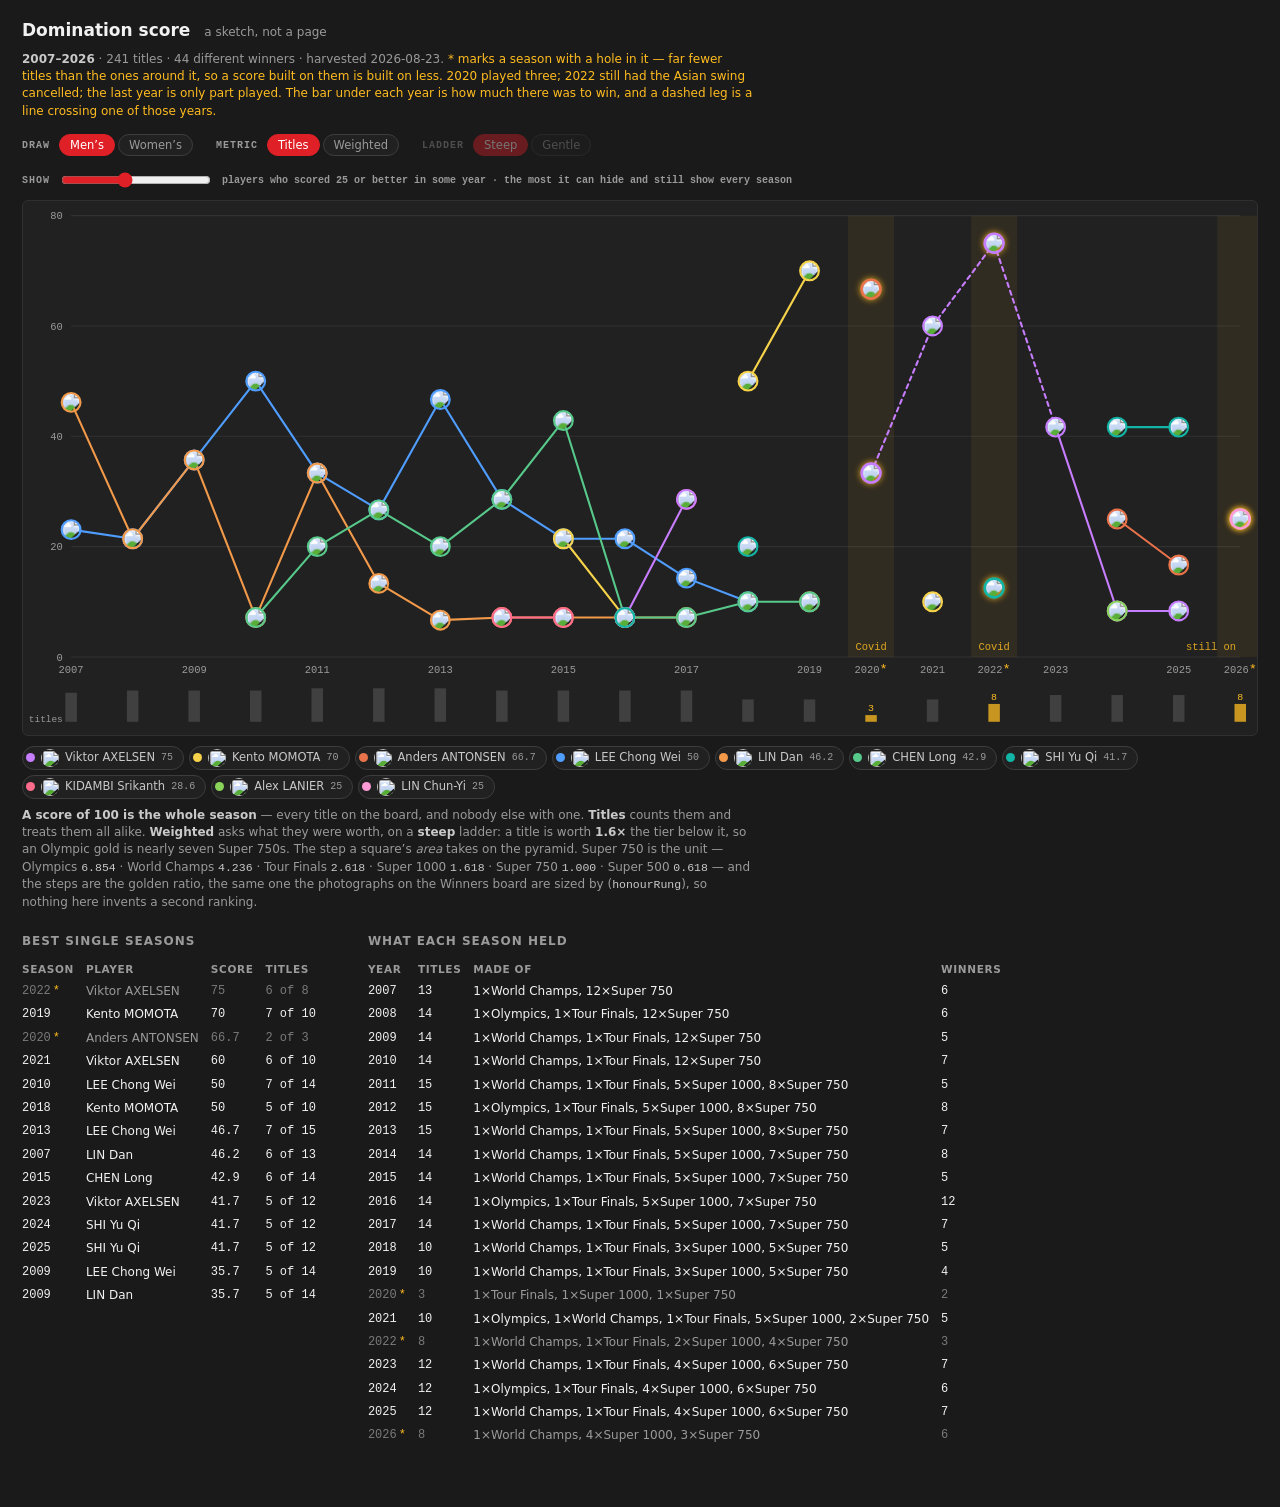
==== commit 6a9e406d: "A footnote should recede, not glow The short seasons were amber in both tables, and amber is this pa" ====
--- a/tools/share.html
+++ b/tools/share.html
@@ -140,7 +140,14 @@
   th { color: var(--text-muted); font-weight: 600; font-size: 10.5px;
        letter-spacing: .06em; text-transform: uppercase; }
   td.n { font-family: var(--mono); }
-  tr.thin td { color: var(--warn); }
+  /* ⚠️ **Dimmed, not coloured.** These rows were amber, which is the palette's
+     attention colour — so the one season nobody should read at face value was
+     the brightest line in the table, and Anders ANTONSEN's two titles out of
+     three looked like the find of the chart. A footnote should recede. The
+     asterisk stays lit, because a mark is a pointer and not a highlight. */
+  tr.thin td { color: var(--text-muted); }
+  tr.thin td.n { color: #7a7a7a; }
+  .ast { font-style: normal; color: var(--warn); margin-left: 2px; }
   .cols { display: flex; gap: 40px; flex-wrap: wrap; align-items: flex-start; }
   code { font-family: var(--mono); font-size: 11.5px; color: var(--text-dim); }
 </style>
@@ -542,6 +549,13 @@
 }
 
 function renderTables(model) {
+  /* ⚠️ The **same rule the chart marks with**, not a second one. These two tables
+     were left on the fixed "fewer than six" test when the chart moved to two
+     thirds of the median, so they called 2020 short and 2022 and 2026 normal
+     while the axis above them said otherwise. */
+  const thin = thinYears(model.seasons);
+  const mark = yr => (thin.set.has(yr) ? '<i class="ast">*</i>' : '');
+
   const rows = [];
   for (const p of model.people) {
     for (const pt of p.pts) rows.push({ p, pt });
@@ -549,7 +563,8 @@
   rows.sort((a, b) => b.pt[view.metric] - a.pt[view.metric]);
   $('best').innerHTML = '<tr><th>Season</th><th>Player</th><th>Score</th><th>Titles</th></tr>'
     + rows.slice(0, 14).map(r =>
-      `<tr class="${r.pt.of < 6 ? 'thin' : ''}"><td class="n">${r.pt.year}</td>`
+      `<tr class="${thin.set.has(r.pt.year) ? 'thin' : ''}">`
+      + `<td class="n">${r.pt.year}${mark(r.pt.year)}</td>`
       + `<td>${r.p.who.n}</td>`
       + `<td class="n">${score(r.pt[view.metric])}</td>`
       + `<td class="n">${r.pt.n} of ${r.pt.of}</td></tr>`).join('');
@@ -561,8 +576,8 @@
       const made = Object.entries(by)
         .sort((a, b) => honourRung(a[0]) - honourRung(b[0]))
         .map(([t, n]) => `${n}×${TIER_NAME[t] || t}`).join(', ');
-      return `<tr class="${s.total > 0 && s.total < 6 ? 'thin' : ''}">`
-        + `<td class="n">${s.year}</td><td class="n">${s.total}</td>`
+      return `<tr class="${thin.set.has(s.year) ? 'thin' : ''}">`
+        + `<td class="n">${s.year}${mark(s.year)}</td><td class="n">${s.total}</td>`
         + `<td>${made || '—'}</td><td class="n">${s.by.size}</td></tr>`;
     }).join('');
 }
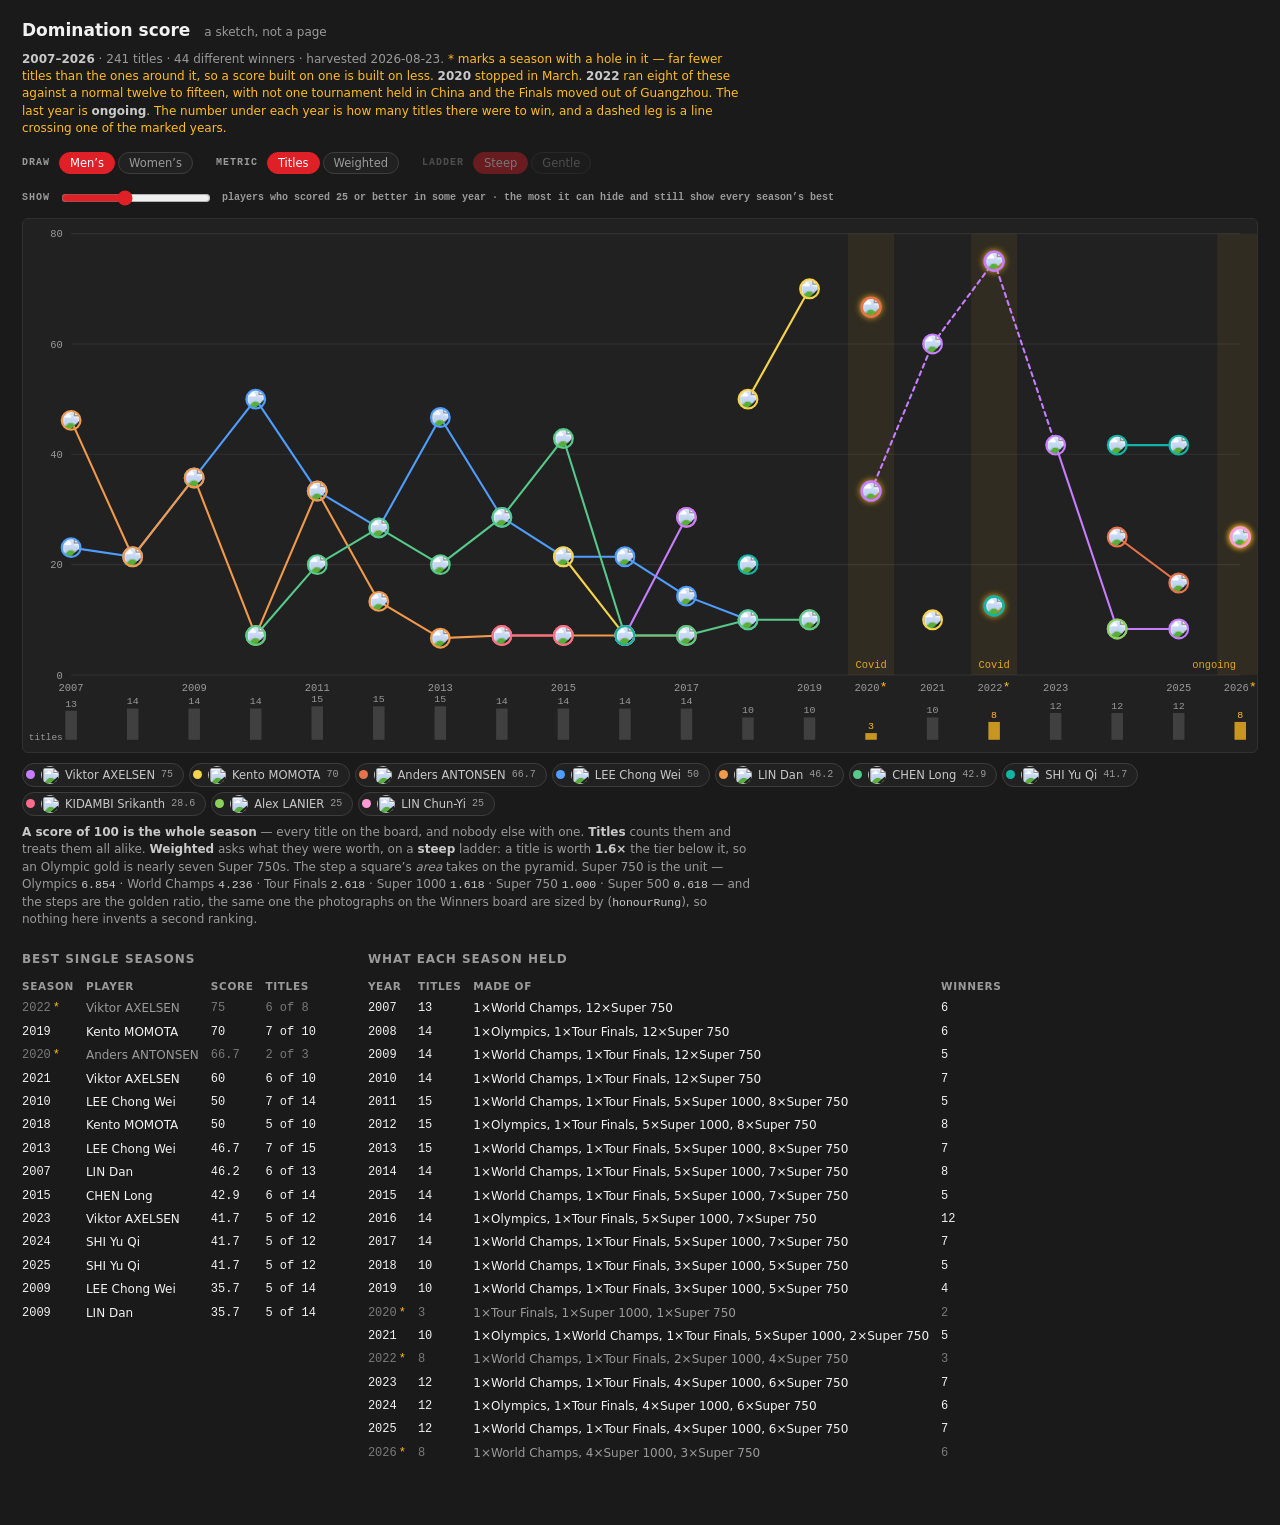
==== commit ca8f387d: "The default bar was asking the wrong question, and 2022 gets its reason Reported: CHEN Yu Fei scored" ====
--- a/tools/share.html
+++ b/tools/share.html
@@ -97,7 +97,8 @@
   .axis .ast { fill: var(--warn); font-size: 13px; }
   .strip .sz { fill: rgba(255,255,255,.14); }
   .strip .sz.is-thin { fill: var(--warn); opacity: .75; }
-  .strip .szn { fill: var(--warn); font: 400 9.5px var(--mono); }
+  .strip .szn { fill: var(--text-muted); font: 400 9.5px var(--mono); }
+  .strip .szn.is-thin { fill: var(--warn); }
   .strip .szlbl { fill: var(--text-muted); font: 400 9px var(--mono); }
   path.series.over-hole { stroke-dasharray: 4 4; }
   .strip .sz.is-thin { fill: var(--warn); opacity: .75; }
@@ -357,7 +358,7 @@
    reader either already knows or wants told at the point of confusion. */
 const WHY_SHORT = {
   2020: 'Covid', 2021: 'Covid', 2022: 'Covid',
-  [new Date().getUTCFullYear()]: 'still on',
+  [new Date().getUTCFullYear()]: 'ongoing',
 };
 
 function thinYears(seasons) {
@@ -471,10 +472,11 @@
     out.push(`<rect class="sz${thin.set.has(yr) ? ' is-thin' : ''}"`
       + ` x="${x(i) - bw / 2}" y="${STRIP.top + STRIP.h - h}"`
       + ` width="${bw}" height="${Math.max(h, s.total ? 1 : 0)}"></rect>`);
-    if (thin.set.has(yr)) {
-      out.push(`<text class="szn" x="${x(i)}" y="${STRIP.top + STRIP.h - h - 4}"`
-        + ` text-anchor="middle">${s.total}</text>`);
-    }
+    /* On every bar, not only the short ones. The number was the short seasons'
+       badge, which made a count look like a warning; it is just the size of the
+       season, and a reader comparing 2022 to 2023 wants both of them. */
+    out.push(`<text class="szn${thin.set.has(yr) ? ' is-thin' : ''}" x="${x(i)}"`
+      + ` y="${STRIP.top + STRIP.h - h - 4}" text-anchor="middle">${s.total}</text>`);
   });
   out.push(`<text class="szlbl" x="${PAD.l - 8}" y="${STRIP.top + STRIP.h}"`
     + ` text-anchor="end">titles</text>`);
@@ -620,25 +622,54 @@
   $('floorTxt').textContent = (view.floor
     ? `players who scored ${view.floor} or better in some year`
     : 'everybody')
-    + (view.autoFloor ? ' · the most it can hide and still show every season' : '');
+    + (view.autoFloor ? ' · the most it can hide and still show every season’s best' : '');
 }
 
 /**
- * The highest bar that still leaves **somebody on screen in every season**.
+ * The highest bar that still shows **whoever led each season**.
  *
- * ⚠️ The slider is a clutter control and the interesting default is not "show
- * everyone" — forty-four careers is a scribble — but it must not be so high that a
- * season empties out. A year with nobody in it reads as a year nobody won
- * anything, which is the one thing this chart must never say. Walked upwards in
- * the slider's own steps and stopped one short of the first gap.
+ * The slider is a clutter control and the interesting default is not "show
+ * everyone" — forty-four careers is a scribble — but it must not hide the person
+ * who actually dominated a year. Walked up in the slider's own steps, stopped
+ * one short of the first season whose best player would drop off.
+ *
+ * ⚠⚠ This asked the wrong question until 5 Sep 2026: *"is anybody on screen in
+ * every season"*, which is satisfied by any visible player who happened to win
+ * something that year, however little. The women's default came out at 35 on a
+ * rule that was meant to hold the leaders, and CHEN Yu Fei — who led 2019 with a
+ * 30 and scored 33.3 in 2023 — was not drawn at all. The bar it settles on is now
+ * the lowest season-leading score there is, which is the only number that can
+ * honestly be called "the most it can hide".
+ *
+ * ⚠️ Covering the top **two** of each season was the other candidate and it
+ * collapses: some season's runner-up is always somebody with a peak of 10, so
+ * the floor falls to 10 and twenty-three lines come back. Measured, not guessed.
  */
 function bestFloor(model) {
-  const covered = f => model.years.every(yr =>
-    !(model.seasons.find(s => s.year === yr) || {}).total
-    || model.people.some(p => p.peak >= f && p.pts.some(pt => pt.year === yr)));
-  let best = 0;
-  for (let f = 0; f <= 60; f += 5) { if (covered(f / 100)) best = f; else break; }
-  return best;
+  const now = new Date().getUTCFullYear();
+  const need = [];
+  for (const s of model.seasons) {
+    /* ⚠️ The season being played is left out. In January it is one tournament
+       and one winner; by mid-year it can be eight tournaments and eight
+       different winners, whose leader is on 12 and would drag the bar to the
+       floor. A part-played season cannot say who led it, so it is not asked. */
+    if (!s.total || s.year >= now) continue;
+    let lead = null;
+    for (const p of model.people) {
+      const pt = p.pts.find(q => q.year === s.year);
+      if (pt && (!lead || pt[view.metric] > lead.v)) lead = { v: pt[view.metric], peak: p.peak };
+    }
+    if (lead) need.push(lead.peak);
+  }
+  if (!need.length) return 0;
+  /* ⚠️ The leader's **peak**, not their score that season — the slider filters on
+     a career's best year, so what has to clear the bar is the number the filter
+     will actually read. Asking the wrong one of those two put the women's
+     default at 35 instead of 20. */
+  const lowest = Math.min(...need) * 100;
+  let out = 0;
+  for (let f = 0; f <= 60; f += 5) { if (f <= lowest + 1e-9) out = f; else break; }
+  return out;
 }
 
 /* ---------- wiring ---------- */
@@ -666,10 +697,12 @@
     + `${n} titles · ${model.people.length} different winners · `
     + `harvested ${file.generated}. `
     + '<span class="warnline">* marks a season with a hole in it — far fewer '
-    + 'titles than the ones around it, so a score built on them is built on less. '
-    + '2020 played three; 2022 still had the Asian swing cancelled; the last year '
-    + 'is only part played. The bar under each year is how much there was to win, '
-    + 'and a dashed leg is a line crossing one of those years.</span>';
+    + 'titles than the ones around it, so a score built on one is built on less. '
+    + '<b>2020</b> stopped in March. <b>2022</b> ran eight of these against a '
+    + 'normal twelve to fifteen, with not one tournament held in China and the '
+    + 'Finals moved out of Guangzhou. The last year is <b>ongoing</b>. The number '
+    + 'under each year is how many titles there were to win, and a dashed leg is '
+    + 'a line crossing one of the marked years.</span>';
 }
 
 $('floor').oninput = e => {
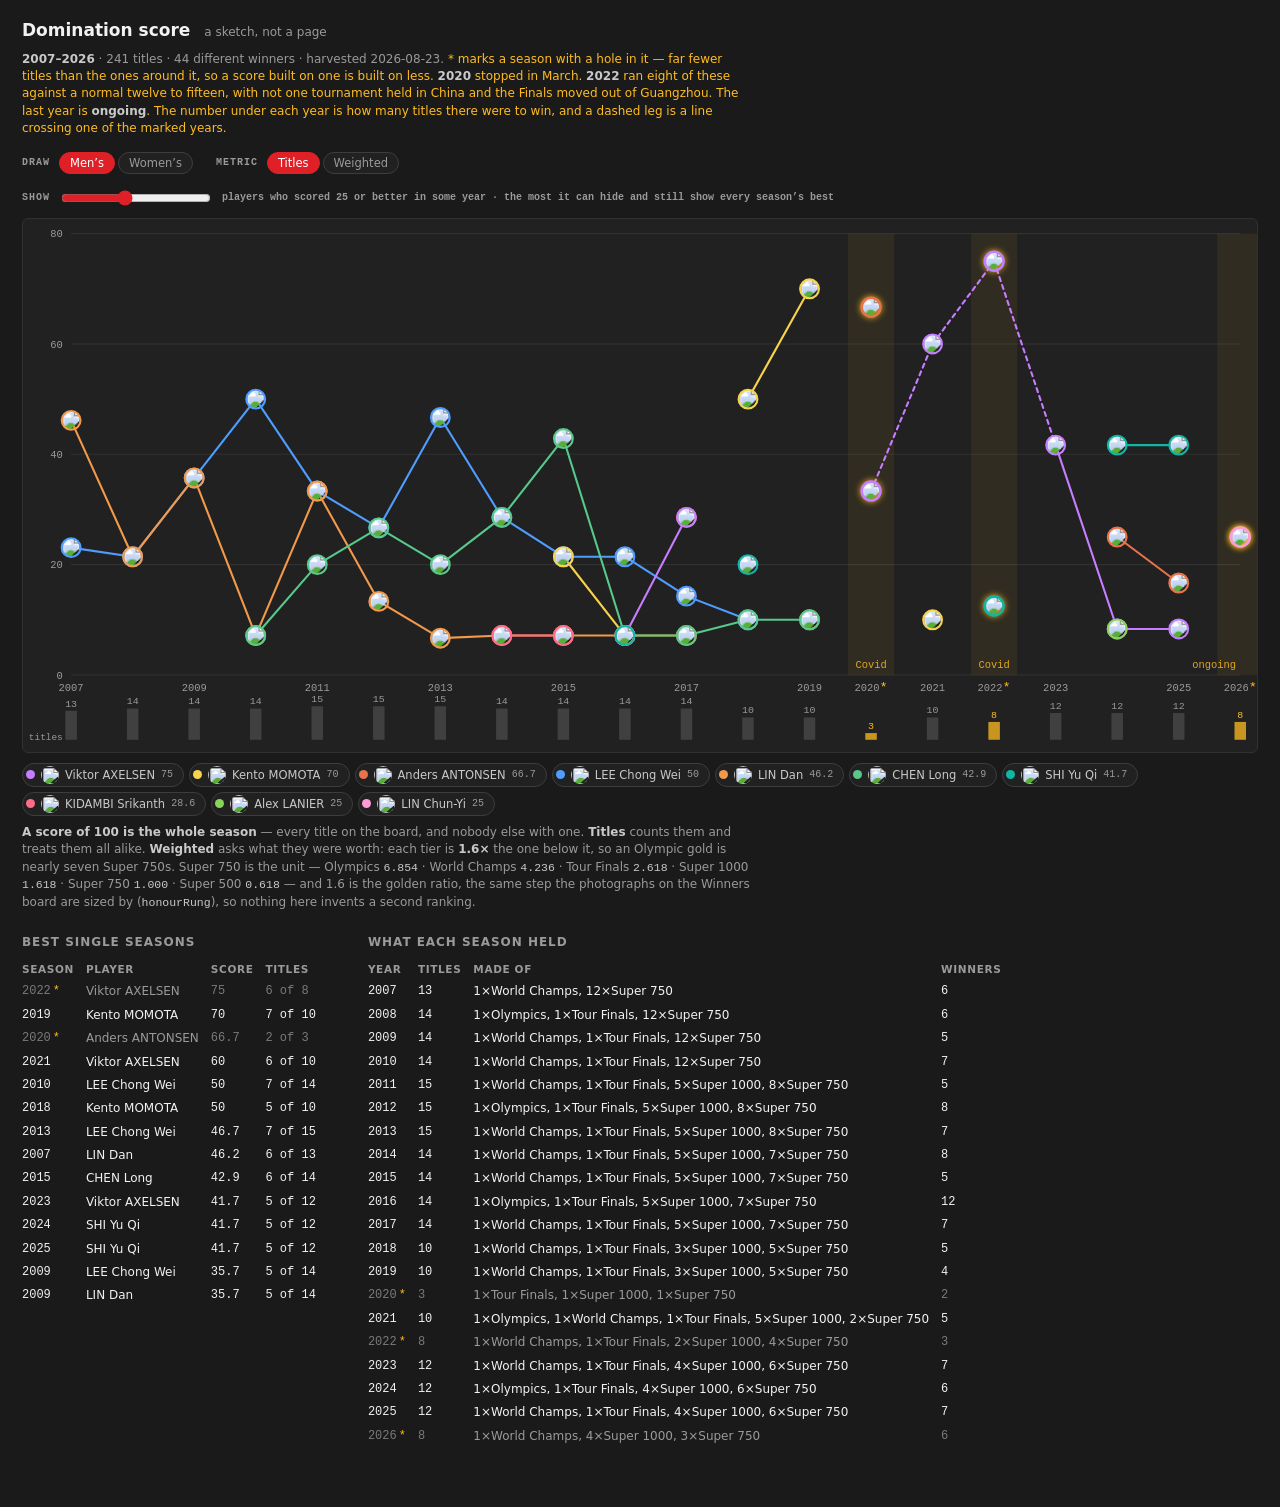
==== commit 19a9c4c2: "One ladder, and say the bar rule in words a reader can check **The Gentle ladder is gone.** √φ on a " ====
--- a/tools/share.html
+++ b/tools/share.html
@@ -25,8 +25,10 @@
   (`honourRung` in model.js), so a Super 1000 is worth phi times a Super 750,
   and the Olympics phi^4 of one — 6.85 Super 750s. The pyramid sizes a square by
   area and area is what goes up by phi a rung, so that is the default; the
-  square-root basis, which is what the *side* of a square does, is offered
-  beside it because it is the other defensible reading.
+  square-root basis, which is what the *side* of a square does, was offered
+  beside it for a while and is gone: it is defensible and it is not what anybody
+  means by "weight them by the golden ratio", and a control nobody would move is
+  a question asked for nothing.
 
   Nothing here is imported by the app. It imports FROM the app — `model.js` for
   the ladder and for `winnersSeasons`, which is what moves a season-ending
@@ -163,8 +165,6 @@
   <span class="seg" id="kindSeg"></span>
   <span class="lbl" style="margin-left:14px">Metric</span>
   <span class="seg" id="metricSeg"></span>
-  <span class="lbl" style="margin-left:14px" id="basisLbl">Ladder</span>
-  <span class="seg" id="basisSeg"></span>
 </div>
 <div class="bar">
   <span class="lbl">Show</span>
@@ -233,34 +233,22 @@
    same number. The photographs step by sqrt(phi) on the *side*, which makes the
    *area* step by phi. Area is what the eye actually compares on the pyramid, so
    phi-per-rung is the default and sqrt(phi)-per-rung is offered beside it. */
-const BASIS = {
-  area: {
-    label: 'Steep', step: PHI,
-    /* ⚠️ Named by what it *does*, not by the constant behind it. The buttons
-       said "φ per rung" and "√φ per rung", which is precise and unreadable: a
-       reader who does not already know what φ is cannot guess which button is
-       the bigger one, and a reader who does know still has to work out whether
-       a rung is a tier. The provenance is in the sentence underneath. */
-    why: 'a title is worth <b>1.6×</b> the tier below it, so an Olympic gold is '
-      + 'nearly seven Super 750s. The step a square’s <i>area</i> takes on the '
-      + 'pyramid',
-  },
-  side: {
-    label: 'Gentle', step: Math.sqrt(PHI),
-    why: 'a title is worth <b>1.27×</b> the tier below it, so an Olympic gold is '
-      + 'about two and a half Super 750s. The step a square’s <i>side</i> takes',
-  },
-};
-
-const weightOf = (tier, basis) =>
-  Math.pow(BASIS[basis].step, BASE_RUNG - honourRung(tier));
+/* ⚠️ **φ per rung, and that is the whole ladder.** The photographs on the Winners
+   board step by √φ on the *side* of a square, which steps its **area** by φ — and
+   area is what an eye compares when it looks at that board, so φ is the step this
+   agrees with. A √φ alternative was on a toggle for a while: also defensible,
+   also not what anybody means by "weighted by the golden ratio", and a second
+   control that nobody would ever move is a question asked for nothing. */
+const STEP = PHI;
+
+const weightOf = tier => Math.pow(STEP, BASE_RUNG - honourRung(tier));
 
 const TIER_NAME = { OLY: 'Olympics', 20: 'World Champs', 22: 'Tour Finals',
   23: 'Super 1000', 24: 'Super 750', 25: 'Super 500' };
 
 /* ---------- state ---------- */
 
-const view = { kind: 'MS', metric: 'share', basis: 'area', floor: 20, autoFloor: true };
+const view = { kind: 'MS', metric: 'share', floor: 20, autoFloor: true };
 const files = {};
 const only = new Set();     // legend pins; empty means "everybody who clears the floor"
 
@@ -295,17 +283,16 @@
 function build() {
   const file = files[view.kind];
   const { years, byYear } = winnersSeasons(file);
-  const basis = view.basis;
 
   const seasons = years.map(year => {
     const list = byYear.get(year) || [];
     const total = list.length;
-    const mass = list.reduce((n, t) => n + weightOf(t.tier, basis), 0);
+    const mass = list.reduce((n, t) => n + weightOf(t.tier), 0);
     const by = new Map();
     for (const t of list) {
       const cur = by.get(t.w) || { n: 0, w: 0, titles: [] };
       cur.n += 1;
-      cur.w += weightOf(t.tier, basis);
+      cur.w += weightOf(t.tier);
       cur.titles.push(t);
       by.set(t.w, cur);
     }
@@ -585,17 +572,17 @@
 }
 
 function renderWeights() {
-  const b = BASIS[view.basis];
   const line = ['OLY', 20, 22, 23, 24, 25]
-    .map(t => `${TIER_NAME[t]} <code>${weightOf(t, view.basis).toFixed(3)}</code>`)
+    .map(t => `${TIER_NAME[t]} <code>${weightOf(t).toFixed(3)}</code>`)
     .join(' · ');
   $('weightNote').innerHTML =
-    `<b>A score of 100 is the whole season</b> — every title on the board, and `
-    + `nobody else with one. <b>Titles</b> counts them and treats them all alike. `
-    + `<b>Weighted</b> asks what they were worth, on a <b>${b.label.toLowerCase()}</b> `
-    + `ladder: ${b.why}. Super 750 is the unit — ${line} — and the steps are the `
-    + `golden ratio, the same one the photographs on the Winners board are sized `
-    + `by (<code>honourRung</code>), so nothing here invents a second ranking.`;
+    '<b>A score of 100 is the whole season</b> — every title on the board, and '
+    + 'nobody else with one. <b>Titles</b> counts them and treats them all alike. '
+    + '<b>Weighted</b> asks what they were worth: each tier is <b>1.6×</b> the one '
+    + 'below it, so an Olympic gold is nearly seven Super 750s. Super 750 is the '
+    + `unit — ${line} — and 1.6 is the golden ratio, the same step the photographs `
+    + 'on the Winners board are sized by (<code>honourRung</code>), so nothing here '
+    + 'invents a second ranking.';
 }
 
 function renderControls() {
@@ -613,11 +600,6 @@
   };
   seg('kindSeg', [['MS', 'Men’s'], ['WS', 'Women’s']], 'kind');
   seg('metricSeg', [['share', 'Titles'], ['weighted', 'Weighted']], 'metric');
-  /* Greyed out under *Titles*, where it changes nothing — a control that is
-     live and inert is a question the reader has to answer twice. */
-  const flat = view.metric === 'share';
-  seg('basisSeg', Object.entries(BASIS).map(([k, v]) => [k, v.label, flat]), 'basis');
-  $('basisLbl').style.opacity = flat ? '.4' : '';
   $('floor').value = String(view.floor);
   $('floorTxt').textContent = (view.floor
     ? `players who scored ${view.floor} or better in some year`
@@ -630,16 +612,17 @@
  *
  * The slider is a clutter control and the interesting default is not "show
  * everyone" — forty-four careers is a scribble — but it must not hide the person
- * who actually dominated a year. Walked up in the slider's own steps, stopped
- * one short of the first season whose best player would drop off.
+ * who actually dominated a year.
+ *
+ * So: take every finished season, find who led it, and note that player's best
+ * year anywhere. The bar is the highest slider step at or below the lowest of
+ * those, which is as high as it can go without dropping one of them.
  *
  * ⚠⚠ This asked the wrong question until 5 Sep 2026: *"is anybody on screen in
  * every season"*, which is satisfied by any visible player who happened to win
  * something that year, however little. The women's default came out at 35 on a
  * rule that was meant to hold the leaders, and CHEN Yu Fei — who led 2019 with a
- * 30 and scored 33.3 in 2023 — was not drawn at all. The bar it settles on is now
- * the lowest season-leading score there is, which is the only number that can
- * honestly be called "the most it can hide".
+ * 30 and scored 33.3 in 2023 — was not drawn at all.
  *
  * ⚠️ Covering the top **two** of each season was the other candidate and it
  * collapses: some season's runner-up is always somebody with a peak of 10, so
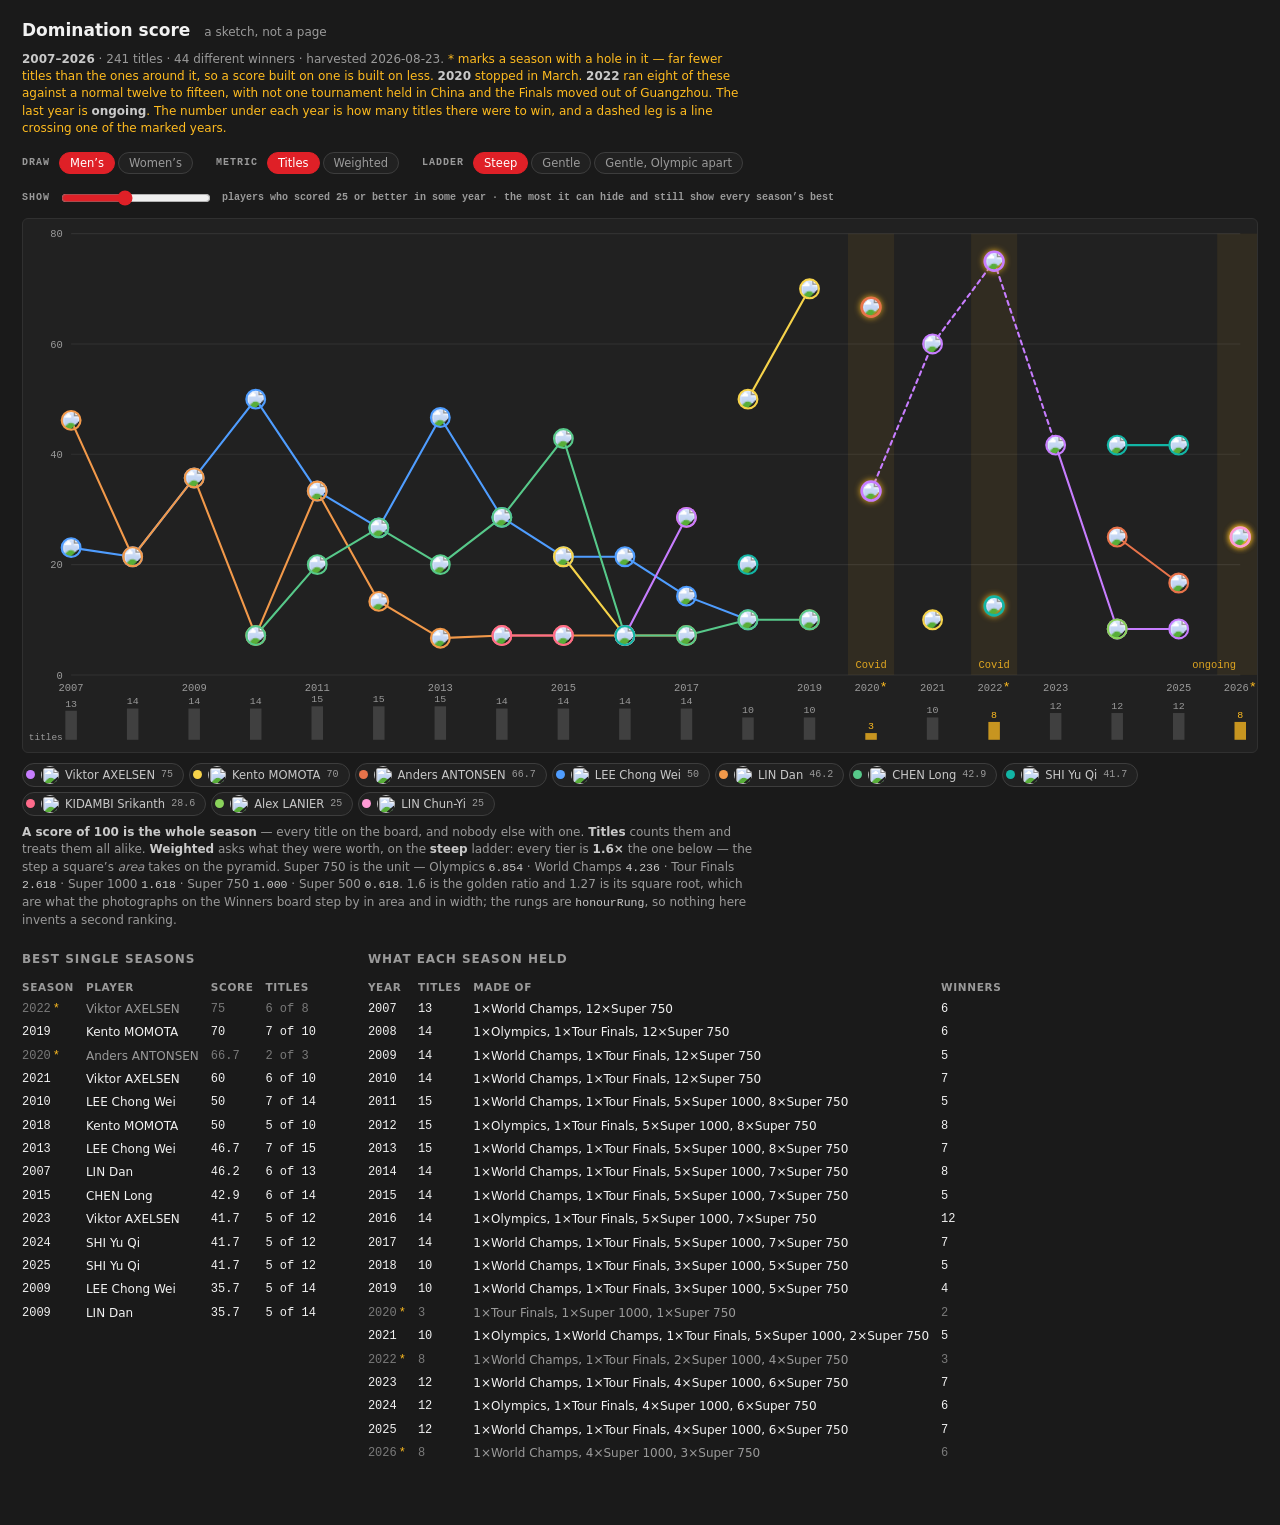
==== commit 4547a864: "Three ladders to look at, and an axis that stops moving under the reader **The ladder toggle is back" ====
--- a/tools/share.html
+++ b/tools/share.html
@@ -165,6 +165,8 @@
   <span class="seg" id="kindSeg"></span>
   <span class="lbl" style="margin-left:14px">Metric</span>
   <span class="seg" id="metricSeg"></span>
+  <span class="lbl" style="margin-left:14px">Ladder</span>
+  <span class="seg" id="ladderSeg"></span>
 </div>
 <div class="bar">
   <span class="lbl">Show</span>
@@ -233,22 +235,53 @@
    same number. The photographs step by sqrt(phi) on the *side*, which makes the
    *area* step by phi. Area is what the eye actually compares on the pyramid, so
    phi-per-rung is the default and sqrt(phi)-per-rung is offered beside it. */
-/* ⚠️ **φ per rung, and that is the whole ladder.** The photographs on the Winners
-   board step by √φ on the *side* of a square, which steps its **area** by φ — and
-   area is what an eye compares when it looks at that board, so φ is the step this
-   agrees with. A √φ alternative was on a toggle for a while: also defensible,
-   also not what anybody means by "weighted by the golden ratio", and a second
-   control that nobody would ever move is a question asked for nothing. */
-const STEP = PHI;
-
-const weightOf = tier => Math.pow(STEP, BASE_RUNG - honourRung(tier));
+/* How much more a title is worth for every rung it sits above a Super 750.
+ *
+ * The photographs on the Winners board step by √φ on the *side* of a square,
+ * which steps its **area** by φ. Both are "the golden ratio" and they are not the
+ * same ladder, so both are here, plus one that is neither.
+ *
+ * ⚠️ **The Olympics is already a rung above the World Championships** and always
+ * has been — 6.854 against 4.236 on the steep ladder. What makes them look equal
+ * is the *pyramid*, where `pyramidScale` draws an Olympic square at the Worlds
+ * size and lets the gold ring carry the difference. That is a drawing decision
+ * about a row of faces; it was never a claim about worth, and `honourRung`, which
+ * is what these weights read, has always ranked them apart.
+ */
+const LADDERS = {
+  steep: {
+    label: 'Steep', why: 'every tier is <b>1.6×</b> the one below — the step a '
+      + 'square’s <i>area</i> takes on the pyramid',
+    at: rung => Math.pow(PHI, BASE_RUNG - rung),
+  },
+  gentle: {
+    label: 'Gentle', why: 'every tier is <b>1.27×</b> the one below — the step a '
+      + 'square’s <i>side</i> takes',
+    at: rung => Math.pow(Math.sqrt(PHI), BASE_RUNG - rung),
+  },
+  /* ⚠️ Gentle everywhere, and then one full φ step for the Olympics alone. The
+     argument for it: four years of a career point at one fortnight, so the gap
+     between an Olympic gold and everything else is not the gap between any other
+     two neighbouring tiers. The argument against: it is a rule with an exception
+     in it, and the exception is the tier a reader is most likely to think it was
+     written for. Here so it can be looked at rather than argued about. */
+  olympic: {
+    label: 'Gentle, Olympic apart',
+    why: 'every tier is <b>1.27×</b> the one below, except the Olympics, which '
+      + 'takes a full <b>1.6×</b> step above the World Championships',
+    at: rung => Math.pow(Math.sqrt(PHI), BASE_RUNG - Math.max(rung, honourRung(20)))
+      * (rung < honourRung(20) ? PHI : 1),
+  },
+};
+
+const weightOf = tier => LADDERS[view.ladder].at(honourRung(tier));
 
 const TIER_NAME = { OLY: 'Olympics', 20: 'World Champs', 22: 'Tour Finals',
   23: 'Super 1000', 24: 'Super 750', 25: 'Super 500' };
 
 /* ---------- state ---------- */
 
-const view = { kind: 'MS', metric: 'share', floor: 20, autoFloor: true };
+const view = { kind: 'MS', metric: 'share', ladder: 'steep', floor: 20, autoFloor: true };
 const files = {};
 const only = new Set();     // legend pins; empty means "everybody who clears the floor"
 
@@ -280,8 +313,8 @@
  * claiming the first when it only knows the second. Runs break at any gap, so
  * two dots four years apart stay two dots.
  */
-function build() {
-  const file = files[view.kind];
+function build(kind = view.kind) {
+  const file = files[kind];
   const { years, byYear } = winnersSeasons(file);
 
   const seasons = years.map(year => {
@@ -376,14 +409,32 @@
   return shown;
 }
 
+/**
+ * The top of the y-axis, which must **not** move when the view is narrowed.
+ *
+ * ⚠️ Scaled to the best season in *either* draw, not to the players on screen.
+ * Fitted to the selection it rescaled every time a name was clicked — so
+ * isolating somebody made their line climb the page, which is the chart telling
+ * a lie about the very thing it was asked to show — and the men's and women's
+ * boards were drawn to different heights, so switching between them compared two
+ * pictures at two scales.
+ */
+function axisTop() {
+  let best = 0.01;
+  for (const kind of ['MS', 'WS']) {
+    if (!files[kind]) continue;
+    for (const p of build(kind).people) if (p.peak > best) best = p.peak;
+  }
+  return Math.min(1, Math.max(0.25, Math.ceil(best * 10) / 10));
+}
+
 function draw(model) {
   const { years, seasons, people } = model;
   const svg = $('chart');
   const floor = view.floor / 100;
   const shown = paint(people.filter(p => p.peak >= floor && (!only.size || only.has(p.id))));
 
-  const top = Math.min(1, Math.max(0.25,
-    Math.ceil(Math.max(0.01, ...shown.map(p => p.peak)) * 10) / 10));
+  const top = axisTop();
   const x = i => PAD.l + (W - PAD.l - PAD.r) * (years.length < 2 ? 0.5 : i / (years.length - 1));
   const y = v => H - PAD.b - (H - PAD.t - PAD.b) * (v / top);
   const at = year => x(years.indexOf(year));
@@ -526,13 +577,22 @@
 
 /* ---------- the rest of the page ---------- */
 
+/**
+ * Everybody the bar admits, with whoever is not currently drawn dimmed.
+ *
+ * ⚠️ The list must not shrink when a name is clicked. It did, which made
+ * isolating a player a one-way door: the chips you would need to get back, or to
+ * add a second player beside the first, were the ones that had just disappeared.
+ * Off is a state, not an absence.
+ */
 function renderLegend(model, shown) {
-  const ids = new Set(shown.map(p => p.id));
+  const drawn = new Set(shown.map(p => p.id));
+  const floor = view.floor / 100;
   $('legend').innerHTML = model.people
-    .filter(p => ids.has(p.id))
+    .filter(p => p.peak >= floor)
     .sort((a, b) => b.peak - a.peak)
-    .map(p => `<span class="lg${ids.has(p.id) ? '' : ' off'}" data-id="${p.id}">`
-      + `<i style="background:${p.colour}"></i>`
+    .map(p => `<span class="lg${drawn.has(p.id) ? '' : ' off'}" data-id="${p.id}">`
+      + `<i style="background:${p.colour || '#666'}"></i>`
       + (p.who.a ? `<img src="${p.who.a}" alt="">` : '')
       + `${p.who.n}<span class="pk">${score(p.peak)}</span></span>`).join('');
 }
@@ -572,17 +632,18 @@
 }
 
 function renderWeights() {
+  const L = LADDERS[view.ladder];
   const line = ['OLY', 20, 22, 23, 24, 25]
     .map(t => `${TIER_NAME[t]} <code>${weightOf(t).toFixed(3)}</code>`)
     .join(' · ');
   $('weightNote').innerHTML =
     '<b>A score of 100 is the whole season</b> — every title on the board, and '
     + 'nobody else with one. <b>Titles</b> counts them and treats them all alike. '
-    + '<b>Weighted</b> asks what they were worth: each tier is <b>1.6×</b> the one '
-    + 'below it, so an Olympic gold is nearly seven Super 750s. Super 750 is the '
-    + `unit — ${line} — and 1.6 is the golden ratio, the same step the photographs `
-    + 'on the Winners board are sized by (<code>honourRung</code>), so nothing here '
-    + 'invents a second ranking.';
+    + `<b>Weighted</b> asks what they were worth, on the <b>${L.label.toLowerCase()}</b> `
+    + `ladder: ${L.why}. Super 750 is the unit — ${line}. `
+    + '1.6 is the golden ratio and 1.27 is its square root, which are what the '
+    + 'photographs on the Winners board step by in area and in width; the rungs are '
+    + '<code>honourRung</code>, so nothing here invents a second ranking.';
 }
 
 function renderControls() {
@@ -594,12 +655,19 @@
       const b = e.target.closest('button');
       if (!b || b.disabled) return;
       view[key] = b.dataset.val;
+      if (key === 'ladder') view.metric = 'weighted';
       only.clear();
       go();
     };
   };
   seg('kindSeg', [['MS', 'Men’s'], ['WS', 'Women’s']], 'kind');
   seg('metricSeg', [['share', 'Titles'], ['weighted', 'Weighted']], 'metric');
+  /* ⚠️ Live even under *Titles*, where it changes nothing. It used to grey out
+     there, which is tidier and reads as broken to anybody who never switched —
+     a control that is only ever seen disabled looks like a bug, not a rule.
+     Touching it now turns the weighting on, so it is an entrance rather than a
+     dead end. */
+  seg('ladderSeg', Object.entries(LADDERS).map(([k, v]) => [k, v.label]), 'ladder');
   $('floor').value = String(view.floor);
   $('floorTxt').textContent = (view.floor
     ? `players who scored ${view.floor} or better in some year`
@@ -751,7 +819,7 @@
   go();
   /* The other draw in the background, so the toggle is instant when it is used
      and the page is not held up by it when it is not. */
-  load('WS').then(renderControls);
+  load('WS').then(go);
 } catch (err) {
   $('sub').innerHTML = `<span class="warnline">${err.message}</span> — this tool fetches `
     + `<code>../data/*.json</code>, so it needs the dev server: <code>node serve.mjs</code>, `
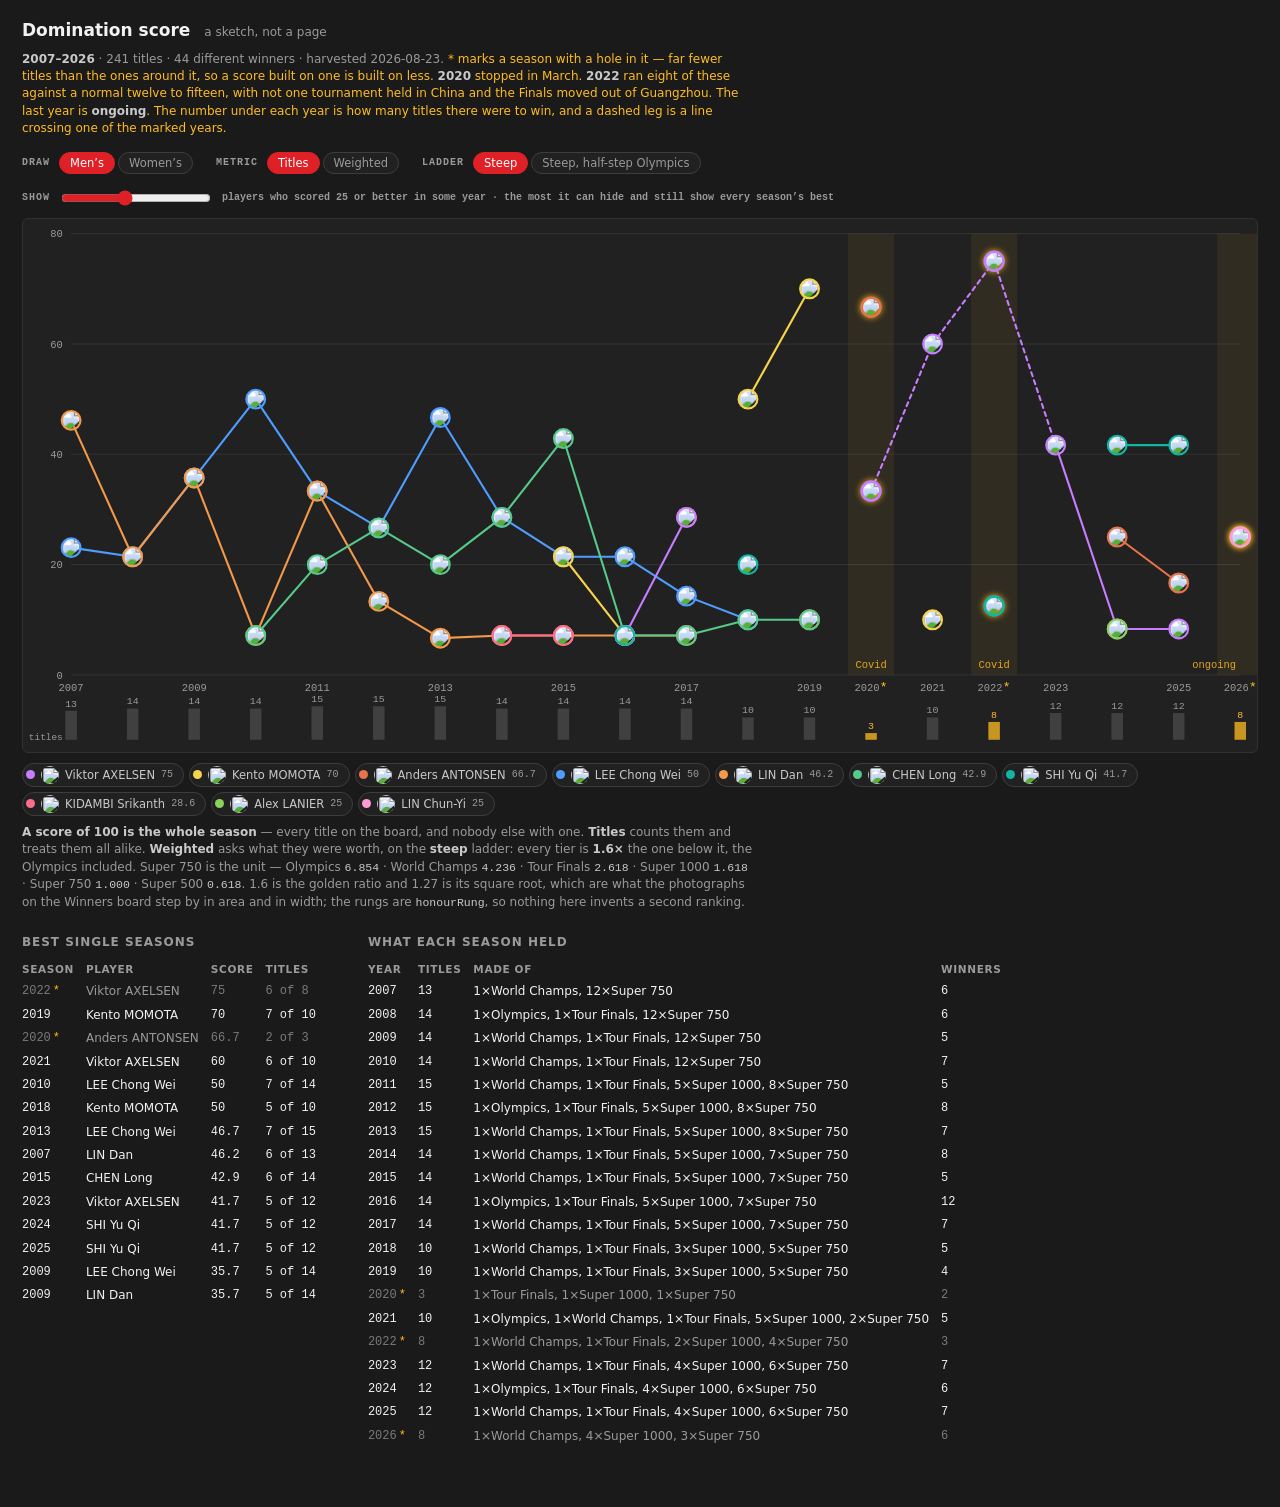
==== commit 154d9d68: "Pinning dims the rest, and the Olympic step gets a half-height option **Two ladders now, both steep." ====
--- a/tools/share.html
+++ b/tools/share.html
@@ -112,6 +112,8 @@
   path.series { fill: none; stroke-width: 2; stroke-linejoin: round; stroke-linecap: round; }
   .pt image { pointer-events: none; }
   .dim { opacity: .13; }
+  .faded { opacity: .16; }
+  .faded .ring { stroke-width: 1.5; }
   .hit { fill: transparent; cursor: pointer; }
 
   #tip {
@@ -249,28 +251,23 @@
  * is what these weights read, has always ranked them apart.
  */
 const LADDERS = {
-  steep: {
-    label: 'Steep', why: 'every tier is <b>1.6×</b> the one below — the step a '
-      + 'square’s <i>area</i> takes on the pyramid',
+  full: {
+    label: 'Steep',
+    why: 'every tier is <b>1.6×</b> the one below it, the Olympics included',
     at: rung => Math.pow(PHI, BASE_RUNG - rung),
   },
-  gentle: {
-    label: 'Gentle', why: 'every tier is <b>1.27×</b> the one below — the step a '
-      + 'square’s <i>side</i> takes',
-    at: rung => Math.pow(Math.sqrt(PHI), BASE_RUNG - rung),
-  },
-  /* ⚠️ Gentle everywhere, and then one full φ step for the Olympics alone. The
-     argument for it: four years of a career point at one fortnight, so the gap
-     between an Olympic gold and everything else is not the gap between any other
-     two neighbouring tiers. The argument against: it is a rule with an exception
-     in it, and the exception is the tier a reader is most likely to think it was
-     written for. Here so it can be looked at rather than argued about. */
-  olympic: {
-    label: 'Gentle, Olympic apart',
-    why: 'every tier is <b>1.27×</b> the one below, except the Olympics, which '
-      + 'takes a full <b>1.6×</b> step above the World Championships',
-    at: rung => Math.pow(Math.sqrt(PHI), BASE_RUNG - Math.max(rung, honourRung(20)))
-      * (rung < honourRung(20) ? PHI : 1),
+  /* ⚠️ Steep everywhere and a **half step** for the Olympics: 1.27× the Worlds
+     rather than 1.6×. The claim is narrow and arguable — an Olympic gold is worth
+     more than a world title and not a whole tier more, because they are the same
+     event four years apart with much the same eight people in the draw.
+     ⚠️ It changes nothing in a season without an Olympics, which is three years in
+     four, and which is why the two ladders agree exactly about LIN Dan's 2007. */
+  half: {
+    label: 'Steep, half-step Olympics',
+    why: 'every tier is <b>1.6×</b> the one below it, except the Olympics, which is '
+      + '<b>1.27×</b> the World Championships rather than a full step above it',
+    at: rung => Math.pow(PHI, BASE_RUNG - Math.max(rung, honourRung(20)))
+      * (rung < honourRung(20) ? Math.sqrt(PHI) : 1),
   },
 };
 
@@ -281,7 +278,7 @@
 
 /* ---------- state ---------- */
 
-const view = { kind: 'MS', metric: 'share', ladder: 'steep', floor: 20, autoFloor: true };
+const view = { kind: 'MS', metric: 'share', ladder: 'full', floor: 20, autoFloor: true };
 const files = {};
 const only = new Set();     // legend pins; empty means "everybody who clears the floor"
 
@@ -432,7 +429,15 @@
   const { years, seasons, people } = model;
   const svg = $('chart');
   const floor = view.floor / 100;
-  const shown = paint(people.filter(p => p.peak >= floor && (!only.size || only.has(p.id))));
+  /* ⚠️ Pinning a name **dims the rest instead of removing them**. Drawing only the
+     pinned player re-ran `paint` over a set of one, so the act of picking somebody
+     out changed their colour — and it threw away the context that makes a share
+     chart worth reading at all, which is who else was in the season. The set on
+     screen is the bar's set, always; `only` decides what is lit. */
+  const shown = paint(people.filter(p => p.peak >= floor));
+  const lit = id => !only.size || only.has(id);
+  /* Faded first, pinned last, so a lit line is never buried under a dim one. */
+  shown.sort((a, b) => Number(lit(a.id)) - Number(lit(b.id)));
 
   const top = axisTop();
   const x = i => PAD.l + (W - PAD.l - PAD.r) * (years.length < 2 ? 0.5 : i / (years.length - 1));
@@ -537,7 +542,8 @@
       for (let i = 1; i < run.length; i++) {
         const a = run[i - 1], b = run[i];
         const holed = thin.set.has(a.year) || thin.set.has(b.year);
-        out.push(`<path class="series${holed ? ' over-hole' : ''}" data-id="${p.id}"`
+        out.push(`<path class="series${holed ? ' over-hole' : ''}`
+          + `${lit(p.id) ? '' : ' faded'}" data-id="${p.id}"`
           + ` stroke="${p.colour}" d="M${at(a.year)} ${y(a[view.metric])}`
           + ` L${at(b.year)} ${y(b[view.metric])}"></path>`);
       }
@@ -552,7 +558,8 @@
     for (const pt of p.pts) {
       const cx = at(pt.year), cy = y(pt[view.metric]);
       const hole = thin.set.has(pt.year) ? ' on-hole' : '';
-      out.push(`<g class="pt${hole}" data-id="${p.id}" data-year="${pt.year}"`
+      out.push(`<g class="pt${hole}${lit(p.id) ? '' : ' faded'}"`
+        + ` data-id="${p.id}" data-year="${pt.year}"`
         + ` transform="translate(${cx} ${cy})">`
         + (p.who.a
           ? `<image href="${p.who.a}" x="${-FACE}" y="${-FACE}"`
@@ -586,12 +593,12 @@
  * Off is a state, not an absence.
  */
 function renderLegend(model, shown) {
-  const drawn = new Set(shown.map(p => p.id));
   const floor = view.floor / 100;
+  const lit = id => !only.size || only.has(id);
   $('legend').innerHTML = model.people
     .filter(p => p.peak >= floor)
     .sort((a, b) => b.peak - a.peak)
-    .map(p => `<span class="lg${drawn.has(p.id) ? '' : ' off'}" data-id="${p.id}">`
+    .map(p => `<span class="lg${lit(p.id) ? '' : ' off'}" data-id="${p.id}">`
       + `<i style="background:${p.colour || '#666'}"></i>`
       + (p.who.a ? `<img src="${p.who.a}" alt="">` : '')
       + `${p.who.n}<span class="pk">${score(p.peak)}</span></span>`).join('');
